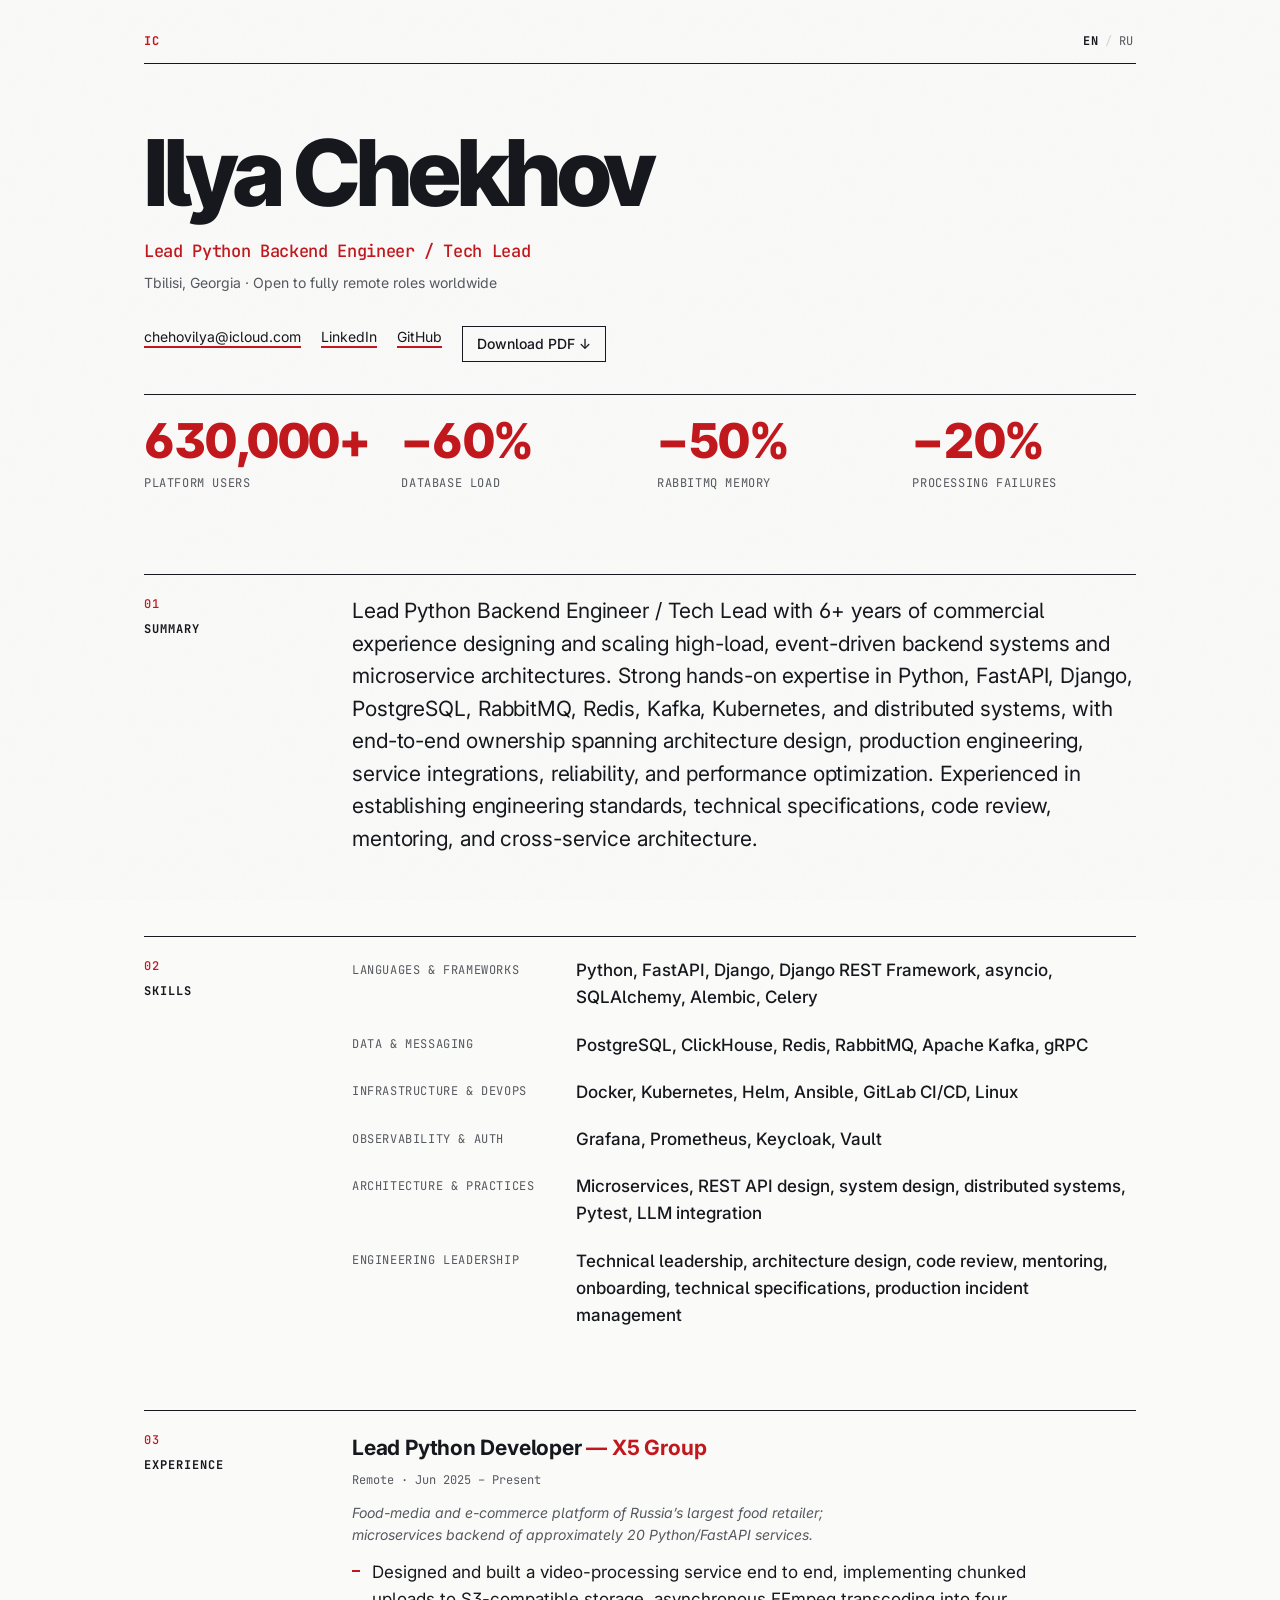
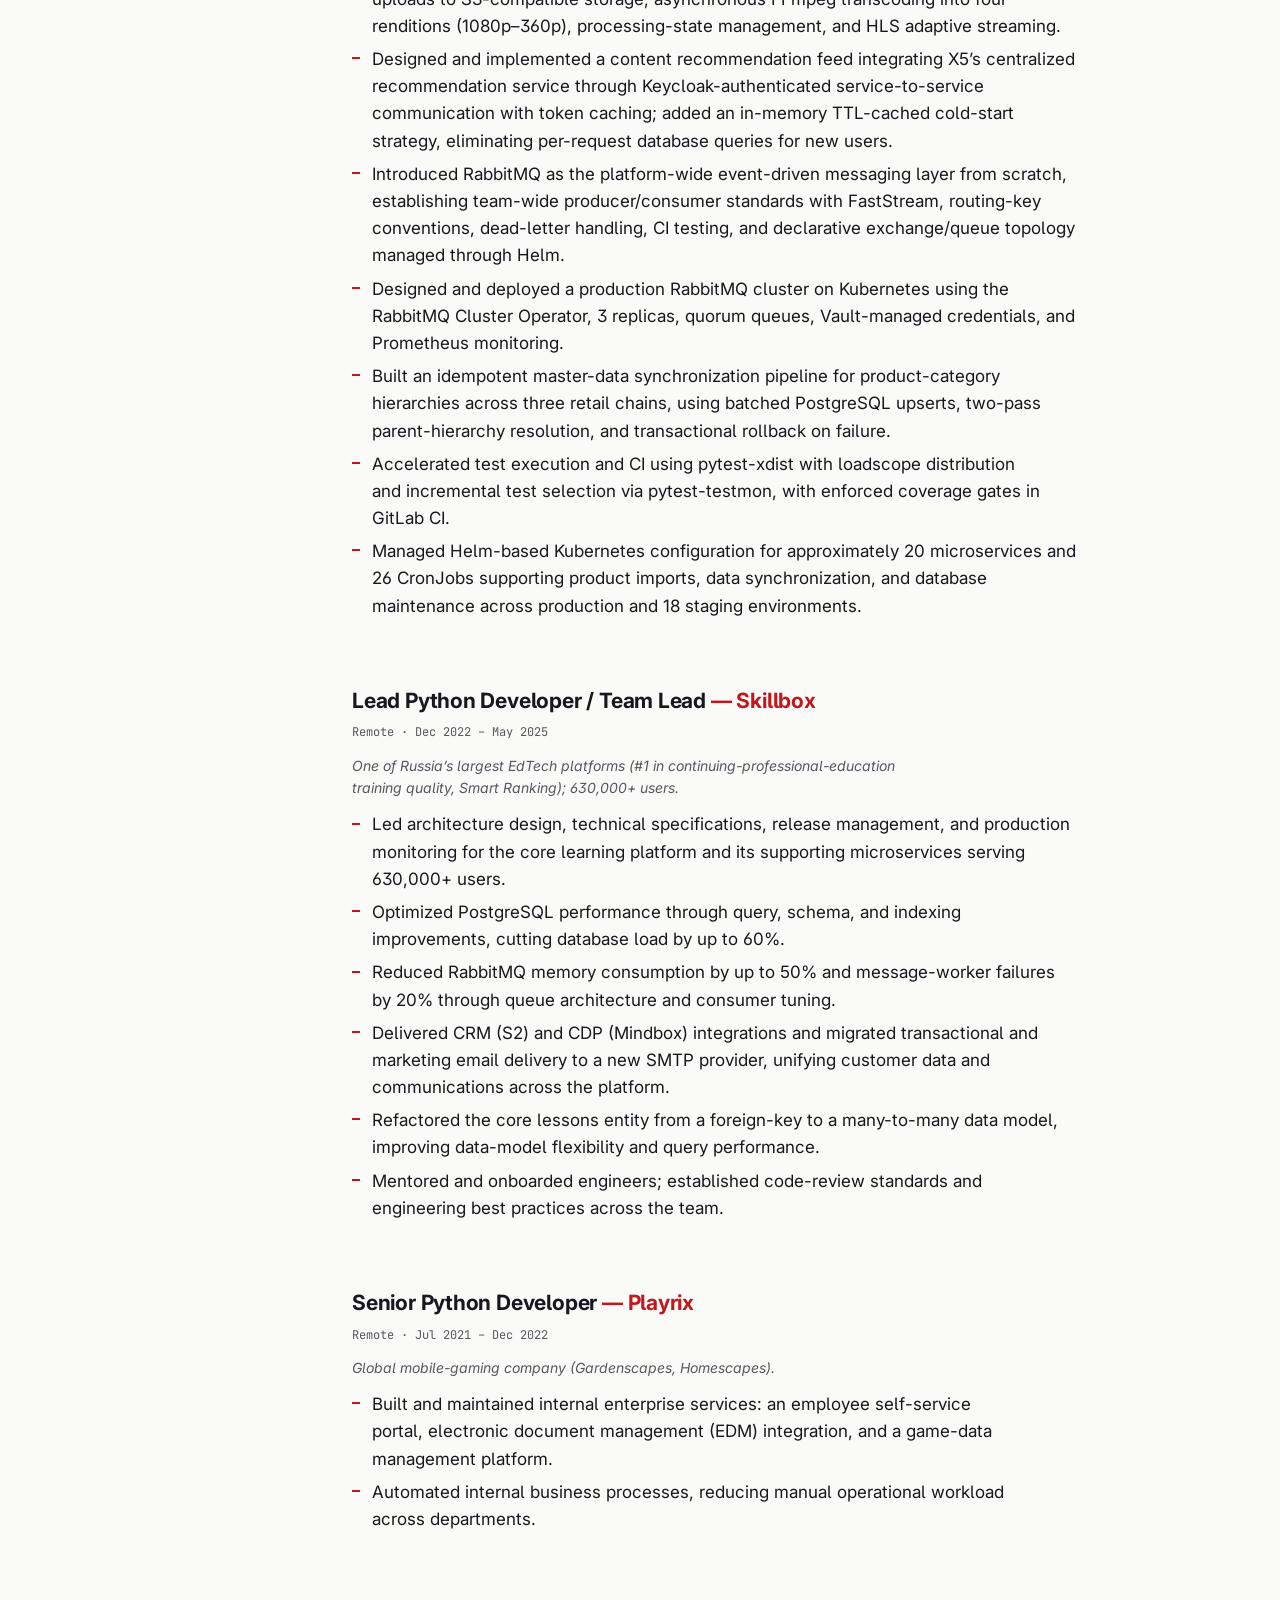
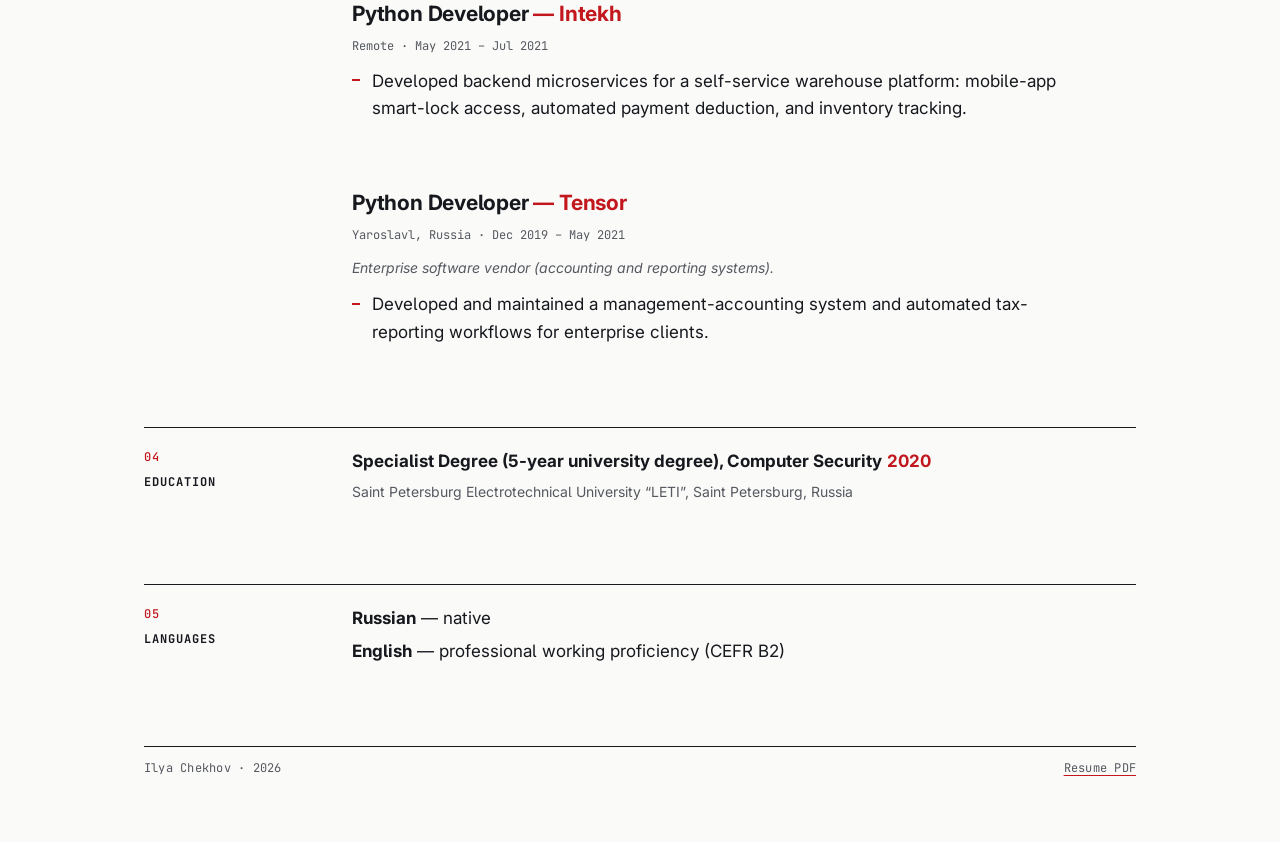
==== index.html @ 90505d34 "feat: sync summary with updated resume revision Professional Summary rewritten in the PDF: adds Redi" ====
<!doctype html>
<html lang="en">
<head>
  <meta charset="utf-8">
  <meta name="viewport" content="width=device-width, initial-scale=1">
  <title>Ilya Chekhov — Lead Python Backend Engineer / Tech Lead</title>
  <meta name="description" content="Lead Python Backend Engineer / Tech Lead with 6+ years of experience scaling high-load, event-driven backend systems: Python, FastAPI, Django, PostgreSQL, RabbitMQ, Redis, Kafka, Kubernetes. Open to fully remote roles worldwide.">
  <link rel="canonical" href="https://grudil.github.io/">
  <link rel="alternate" hreflang="en" href="https://grudil.github.io/">
  <link rel="alternate" hreflang="ru" href="https://grudil.github.io/ru.html">
  <link rel="alternate" hreflang="x-default" href="https://grudil.github.io/">
  <meta property="og:type" content="profile">
  <meta property="og:title" content="Ilya Chekhov — Lead Python Backend Engineer / Tech Lead">
  <meta property="og:description" content="6+ years designing and scaling backend systems, microservices, and event-driven platforms. Open to fully remote roles worldwide.">
  <meta property="og:url" content="https://grudil.github.io/">
  <meta property="og:image" content="https://grudil.github.io/assets/og-image.png">
  <meta name="twitter:card" content="summary_large_image">
  <link rel="icon" type="image/svg+xml" href="favicon.svg">
  <link rel="preconnect" href="https://fonts.googleapis.com">
  <link rel="preconnect" href="https://fonts.gstatic.com" crossorigin>
  <link href="https://fonts.googleapis.com/css2?family=Inter:wght@400;500;700&family=Inter+Tight:wght@700;800&family=JetBrains+Mono:wght@400;500;700&display=swap" rel="stylesheet">
  <link rel="stylesheet" href="styles.css">
</head>
<body>
  <div class="page">
    <a class="skip-link" href="#main-content">Skip to content</a>
    <nav class="topbar" aria-label="Language">
      <span class="topbar-mark">IC</span>
      <div class="lang-switch">
        <a href="index.html" aria-current="page" hreflang="en">EN</a><span class="sep" aria-hidden="true">/</span><a href="ru.html" hreflang="ru" lang="ru">RU</a>
      </div>
    </nav>

    <header class="hero">
      <h1>Ilya Chekhov</h1>
      <p class="hero-role">Lead Python Backend Engineer / Tech Lead</p>
      <p class="hero-meta">Tbilisi, Georgia · Open to fully remote roles worldwide</p>
      <ul class="hero-links">
        <li><a href="mailto:chehovilya@icloud.com">chehovilya@icloud.com</a></li>
        <li><a href="https://linkedin.com/in/chekhovilya" rel="me">LinkedIn</a></li>
        <li><a href="https://github.com/grudil" rel="me">GitHub</a></li>
        <li><a class="btn-pdf" href="assets/ilya-chekhov-python-en.pdf" download>Download PDF ↓</a></li>
      </ul>
    </header>

    <main id="main-content">
      <ul class="stats" aria-label="Key results">
        <li><span class="num">630,000+</span><span class="label">Platform users</span></li>
        <li><span class="num">−60%</span><span class="label">Database load</span></li>
        <li><span class="num">−50%</span><span class="label">RabbitMQ memory</span></li>
        <li><span class="num">−20%</span><span class="label">Processing failures</span></li>
      </ul>

      <section class="section" aria-labelledby="summary-h">
        <h2 id="summary-h">Summary</h2>
        <p class="lead">Lead Python Backend Engineer / Tech Lead with 6+ years of commercial experience designing and scaling high-load, event-driven backend systems and microservice architectures. Strong hands-on expertise in Python, FastAPI, Django, PostgreSQL, RabbitMQ, Redis, Kafka, Kubernetes, and distributed systems, with end-to-end ownership spanning architecture design, production engineering, service integrations, reliability, and performance optimization. Experienced in establishing engineering standards, technical specifications, code review, mentoring, and cross-service architecture.</p>
      </section>

      <section class="section" aria-labelledby="skills-h">
        <h2 id="skills-h">Skills</h2>
        <dl class="skills">
          <div>
            <dt>Languages &amp; Frameworks</dt>
            <dd>Python, FastAPI, Django, Django REST Framework, asyncio, SQLAlchemy, Alembic, Celery</dd>
          </div>
          <div>
            <dt>Data &amp; Messaging</dt>
            <dd>PostgreSQL, ClickHouse, Redis, RabbitMQ, Apache Kafka, gRPC</dd>
          </div>
          <div>
            <dt>Infrastructure &amp; DevOps</dt>
            <dd>Docker, Kubernetes, Helm, Ansible, GitLab CI/CD, Linux</dd>
          </div>
          <div>
            <dt>Observability &amp; Auth</dt>
            <dd>Grafana, Prometheus, Keycloak, Vault</dd>
          </div>
          <div>
            <dt>Architecture &amp; Practices</dt>
            <dd>Microservices, REST API design, system design, distributed systems, Pytest, LLM integration</dd>
          </div>
          <div>
            <dt>Engineering Leadership</dt>
            <dd>Technical leadership, architecture design, code review, mentoring, onboarding, technical specifications, production incident management</dd>
          </div>
        </dl>
      </section>

      <section class="section" aria-labelledby="experience-h">
        <h2 id="experience-h">Experience</h2>
        <div class="jobs">
          <article class="job">
            <div class="job-head">
              <h3>Lead Python Developer <span class="company">— X5 Group</span></h3>
            </div>
            <p class="job-meta">Remote · Jun 2025 – Present</p>
            <p class="job-note">Food-media and e-commerce platform of Russia’s largest food retailer; microservices backend of approximately 20 Python/FastAPI services.</p>
            <ul>
              <li>Designed and built a video-processing service end to end, implementing chunked uploads to S3-compatible storage, asynchronous FFmpeg transcoding into four renditions (1080p–360p), processing-state management, and HLS adaptive streaming.</li>
              <li>Designed and implemented a content recommendation feed integrating X5’s centralized recommendation service through Keycloak-authenticated service-to-service communication with token caching; added an in-memory TTL-cached cold-start strategy, eliminating per-request database queries for new users.</li>
              <li>Introduced RabbitMQ as the platform-wide event-driven messaging layer from scratch, establishing team-wide producer/consumer standards with FastStream, routing-key conventions, dead-letter handling, CI testing, and declarative exchange/queue topology managed through Helm.</li>
              <li>Designed and deployed a production RabbitMQ cluster on Kubernetes using the RabbitMQ Cluster Operator, 3 replicas, quorum queues, Vault-managed credentials, and Prometheus monitoring.</li>
              <li>Built an idempotent master-data synchronization pipeline for product-category hierarchies across three retail chains, using batched PostgreSQL upserts, two-pass parent-hierarchy resolution, and transactional rollback on failure.</li>
              <li>Accelerated test execution and CI using pytest-xdist with loadscope distribution and incremental test selection via pytest-testmon, with enforced coverage gates in GitLab CI.</li>
              <li>Managed Helm-based Kubernetes configuration for approximately 20 microservices and 26 CronJobs supporting product imports, data synchronization, and database maintenance across production and 18 staging environments.</li>
            </ul>
          </article>

          <article class="job">
            <div class="job-head">
              <h3>Lead Python Developer / Team Lead <span class="company">— Skillbox</span></h3>
            </div>
            <p class="job-meta">Remote · Dec 2022 – May 2025</p>
            <p class="job-note">One of Russia’s largest EdTech platforms (#1 in continuing-professional-education training quality, Smart Ranking); 630,000+ users.</p>
            <ul>
              <li>Led architecture design, technical specifications, release management, and production monitoring for the core learning platform and its supporting microservices serving 630,000+ users.</li>
              <li>Optimized PostgreSQL performance through query, schema, and indexing improvements, cutting database load by up to 60%.</li>
              <li>Reduced RabbitMQ memory consumption by up to 50% and message-worker failures by 20% through queue architecture and consumer tuning.</li>
              <li>Delivered CRM (S2) and CDP (Mindbox) integrations and migrated transactional and marketing email delivery to a new SMTP provider, unifying customer data and communications across the platform.</li>
              <li>Refactored the core lessons entity from a foreign-key to a many-to-many data model, improving data-model flexibility and query performance.</li>
              <li>Mentored and onboarded engineers; established code-review standards and engineering best practices across the team.</li>
            </ul>
          </article>

          <article class="job">
            <div class="job-head">
              <h3>Senior Python Developer <span class="company">— Playrix</span></h3>
            </div>
            <p class="job-meta">Remote · Jul 2021 – Dec 2022</p>
            <p class="job-note">Global mobile-gaming company (Gardenscapes, Homescapes).</p>
            <ul>
              <li>Built and maintained internal enterprise services: an employee self-service portal, electronic document management (EDM) integration, and a game-data management platform.</li>
              <li>Automated internal business processes, reducing manual operational workload across departments.</li>
            </ul>
          </article>

          <article class="job">
            <div class="job-head">
              <h3>Python Developer <span class="company">— Intekh</span></h3>
            </div>
            <p class="job-meta">Remote · May 2021 – Jul 2021</p>
            <ul>
              <li>Developed backend microservices for a self-service warehouse platform: mobile-app smart-lock access, automated payment deduction, and inventory tracking.</li>
            </ul>
          </article>

          <article class="job">
            <div class="job-head">
              <h3>Python Developer <span class="company">— Tensor</span></h3>
            </div>
            <p class="job-meta">Yaroslavl, Russia · Dec 2019 – May 2021</p>
            <p class="job-note">Enterprise software vendor (accounting and reporting systems).</p>
            <ul>
              <li>Developed and maintained a management-accounting system and automated tax-reporting workflows for enterprise clients.</li>
            </ul>
          </article>
        </div>
      </section>

      <section class="section" aria-labelledby="education-h">
        <h2 id="education-h">Education</h2>
        <div class="edu">
          <p><strong>Specialist Degree (5-year university degree), Computer Security</strong> <span class="edu-year">2020</span></p>
          <p class="muted">Saint Petersburg Electrotechnical University “LETI”, Saint Petersburg, Russia</p>
        </div>
      </section>

      <section class="section" aria-labelledby="languages-h">
        <h2 id="languages-h">Languages</h2>
        <div class="langs">
          <p><strong>Russian</strong> — native</p>
          <p><strong>English</strong> — professional working proficiency (CEFR B2)</p>
        </div>
      </section>
    </main>

    <footer class="footer">
      <span>Ilya Chekhov · 2026</span>
      <a href="assets/ilya-chekhov-python-en.pdf" download>Resume PDF</a>
    </footer>
  </div>
</body>
</html>
---- styles.css ----
/* ==========================================================================
   Ilya Chekhov — resume. Swiss / International Typographic Style.
   Single light theme by design: the page reads as a printed document.
   ========================================================================== */

:root {
  --color-bg: oklch(98.5% 0.002 90);
  --color-text: oklch(21% 0.01 270);
  --color-muted: oklch(46% 0.012 270);
  --color-accent: oklch(52% 0.2 27);
  --color-rule: oklch(87% 0.004 270);
  --color-rule-strong: oklch(21% 0.01 270);

  --font-sans: "Inter", "Helvetica Neue", Helvetica, Arial, sans-serif;
  --font-display: "Inter Tight", "Inter", "Helvetica Neue", Helvetica, Arial, sans-serif;
  --font-mono: "JetBrains Mono", ui-monospace, "SF Mono", Menlo, monospace;

  --text-xs: 0.75rem;
  --text-sm: 0.875rem;
  --text-base: clamp(1rem, 0.96rem + 0.2vw, 1.0625rem);
  --text-lg: clamp(1.125rem, 1.05rem + 0.35vw, 1.3125rem);
  --text-stat: clamp(1.75rem, 1.3rem + 2.2vw, 3rem);
  --text-h1: clamp(2.625rem, 1.5rem + 5.5vw, 5.75rem);

  --space-2xs: 0.375rem;
  --space-xs: 0.75rem;
  --space-sm: 1.25rem;
  --space-md: 2rem;
  --space-lg: clamp(2.5rem, 2rem + 2.5vw, 4.5rem);
  --space-section: clamp(3rem, 2.25rem + 3.5vw, 6rem);

  --page-max: 68rem;
  --label-col: 11rem;
}

* {
  margin: 0;
  padding: 0;
  box-sizing: border-box;
}

html {
  -webkit-text-size-adjust: 100%;
}

body {
  font-family: var(--font-sans);
  font-size: var(--text-base);
  line-height: 1.6;
  color: var(--color-text);
  background: var(--color-bg);
  font-feature-settings: "ss01" 1, "cv05" 1;
}

/* Paper grain: keeps the printed-document feel from reading as sterile flatness */
body::before {
  content: "";
  position: fixed;
  inset: 0;
  z-index: 10;
  pointer-events: none;
  opacity: 0.045;
  mix-blend-mode: multiply;
  background-image: url("data:image/svg+xml,%3Csvg xmlns='http://www.w3.org/2000/svg' width='140' height='140'%3E%3Cfilter id='n'%3E%3CfeTurbulence type='fractalNoise' baseFrequency='0.85' numOctaves='2' stitchTiles='stitch'/%3E%3C/filter%3E%3Crect width='140' height='140' filter='url(%23n)'/%3E%3C/svg%3E");
}

.skip-link {
  position: absolute;
  left: -9999px;
  top: 0;
  z-index: 20;
  background: var(--color-accent);
  color: oklch(99% 0 0);
  padding: 0.5rem 1rem;
  font-size: var(--text-sm);
  text-decoration: none;
}

.skip-link:focus-visible {
  left: 0;
}

a {
  transition: color 150ms ease, text-decoration-color 150ms ease;
}

.page {
  max-width: var(--page-max);
  margin: 0 auto;
  padding: var(--space-md) clamp(1.25rem, 4vw, 3rem) var(--space-lg);
}

/* --------------------------------------------------------------------------
   Top bar: language switch
   -------------------------------------------------------------------------- */

.topbar {
  display: flex;
  justify-content: space-between;
  align-items: baseline;
  padding-bottom: var(--space-xs);
  border-bottom: 1px solid var(--color-rule-strong);
  font-family: var(--font-mono);
  font-size: var(--text-xs);
  letter-spacing: 0.06em;
  text-transform: uppercase;
}

.topbar-mark {
  font-weight: 700;
  color: var(--color-accent);
}

.lang-switch a {
  color: var(--color-muted);
  text-decoration: none;
  padding: 0.25rem 0.125rem;
}

.lang-switch a:hover,
.lang-switch a:focus-visible {
  color: var(--color-accent);
}

.lang-switch [aria-current="page"] {
  color: var(--color-text);
  font-weight: 700;
}

.lang-switch .sep {
  color: var(--color-rule);
  margin: 0 0.25rem;
}

/* --------------------------------------------------------------------------
   Hero
   -------------------------------------------------------------------------- */

.hero {
  padding-block: var(--space-lg) var(--space-md);
}

.hero h1 {
  font-family: var(--font-display);
  font-size: var(--text-h1);
  font-weight: 800;
  line-height: 0.98;
  letter-spacing: -0.045em;
  text-wrap: balance;
  max-width: 14ch;
}

.hero-role {
  margin-top: var(--space-sm);
  font-family: var(--font-mono);
  font-size: var(--text-base);
  font-weight: 500;
  color: var(--color-accent);
  letter-spacing: -0.02em;
}

.hero-meta {
  margin-top: var(--space-2xs);
  color: var(--color-muted);
  font-size: var(--text-sm);
}

.hero-links {
  margin-top: var(--space-md);
  display: flex;
  flex-wrap: wrap;
  gap: var(--space-2xs) var(--space-sm);
  list-style: none;
  font-size: var(--text-sm);
}

.hero-links a {
  color: var(--color-text);
  text-decoration: underline;
  text-decoration-color: var(--color-accent);
  text-decoration-thickness: 1.5px;
  text-underline-offset: 0.25em;
}

.hero-links a:hover,
.hero-links a:focus-visible {
  color: var(--color-accent);
}

.hero-links .btn-pdf {
  display: inline-block;
  border: 1.5px solid var(--color-rule-strong);
  padding: 0.375rem 0.875rem;
  text-decoration: none;
  font-weight: 500;
  transition: color 150ms ease, border-color 150ms ease, background 150ms ease, transform 100ms ease;
}

.hero-links .btn-pdf:hover,
.hero-links .btn-pdf:focus-visible {
  background: var(--color-accent);
  border-color: var(--color-accent);
  color: oklch(99% 0 0);
}

.hero-links .btn-pdf:active {
  transform: scale(0.97);
}

/* --------------------------------------------------------------------------
   Stats strip
   -------------------------------------------------------------------------- */

.stats {
  list-style: none;
  display: grid;
  grid-template-columns: repeat(2, 1fr);
  gap: var(--space-sm) var(--space-md);
  border-top: 1px solid var(--color-rule-strong);
  padding-top: var(--space-sm);
  margin-bottom: var(--space-section);
}

.stats li {
  border-top: none;
}

.stats .num {
  display: block;
  font-family: var(--font-display);
  font-size: var(--text-stat);
  font-weight: 800;
  letter-spacing: -0.03em;
  line-height: 1.1;
  color: var(--color-accent);
  font-variant-numeric: tabular-nums;
}

.stats .label {
  display: block;
  margin-top: var(--space-2xs);
  font-family: var(--font-mono);
  font-size: var(--text-xs);
  text-transform: uppercase;
  letter-spacing: 0.05em;
  color: var(--color-muted);
}

@media (min-width: 768px) {
  .stats {
    grid-template-columns: repeat(4, 1fr);
  }
}

/* --------------------------------------------------------------------------
   Sections: label column left, content right
   -------------------------------------------------------------------------- */

.section {
  display: grid;
  grid-template-columns: 1fr;
  gap: var(--space-xs) var(--space-md);
  border-top: 1px solid var(--color-rule-strong);
  padding-top: var(--space-sm);
  margin-bottom: var(--space-section);
}

main {
  counter-reset: sec;
}

.section > h2 {
  font-family: var(--font-mono);
  font-size: var(--text-xs);
  font-weight: 700;
  text-transform: uppercase;
  letter-spacing: 0.08em;
  color: var(--color-text);
}

.section > h2::before {
  counter-increment: sec;
  content: counter(sec, decimal-leading-zero);
  display: block;
  margin-bottom: var(--space-2xs);
  font-weight: 500;
  color: var(--color-accent);
}

@media (min-width: 768px) {
  .section {
    grid-template-columns: var(--label-col) 1fr;
  }
}

.section .lead {
  max-width: 62ch;
  font-size: var(--text-lg);
  line-height: 1.55;
  letter-spacing: -0.005em;
  text-wrap: pretty;
}

/* Skills */

.skills {
  display: grid;
  gap: var(--space-sm);
}

.skills > div {
  display: grid;
  gap: var(--space-2xs);
}

.skills dt {
  font-family: var(--font-mono);
  font-size: var(--text-xs);
  text-transform: uppercase;
  letter-spacing: 0.05em;
  color: var(--color-muted);
}

.skills dd {
  font-weight: 500;
  max-width: 62ch;
}

@media (min-width: 768px) {
  .skills > div {
    grid-template-columns: 12rem 1fr;
    gap: var(--space-md);
  }

  .skills dt {
    padding-top: 0.3em;
  }
}

/* Experience */

.jobs {
  display: grid;
  gap: var(--space-lg);
}

.job-head {
  display: flex;
  flex-wrap: wrap;
  align-items: baseline;
  gap: var(--space-2xs) var(--space-sm);
}

.job-head h3 {
  font-size: var(--text-lg);
  font-weight: 700;
  letter-spacing: -0.01em;
}

.job-head .company {
  color: var(--color-accent);
}

.job-meta {
  margin-top: var(--space-2xs);
  font-family: var(--font-mono);
  font-size: var(--text-xs);
  color: var(--color-muted);
}

.job-note {
  margin-top: var(--space-xs);
  font-size: var(--text-sm);
  color: var(--color-muted);
  font-style: italic;
  max-width: 62ch;
}

.job ul {
  margin-top: var(--space-xs);
  list-style: none;
  max-width: 66ch;
}

.job li {
  position: relative;
  padding-left: 1.25rem;
  margin-top: var(--space-2xs);
  text-wrap: pretty;
}

.job li::before {
  content: "";
  position: absolute;
  left: 0;
  top: 0.66em;
  width: 0.5rem;
  height: 2px;
  background: var(--color-accent);
}

/* Education / languages */

.edu strong {
  font-weight: 700;
}

.edu .edu-year {
  color: var(--color-accent);
  font-weight: 700;
}

.edu p + p,
.langs p + p {
  margin-top: var(--space-2xs);
}

.edu .muted,
.muted {
  color: var(--color-muted);
  font-size: var(--text-sm);
}

/* --------------------------------------------------------------------------
   Footer
   -------------------------------------------------------------------------- */

.footer {
  border-top: 1px solid var(--color-rule-strong);
  padding-top: var(--space-xs);
  display: flex;
  flex-wrap: wrap;
  justify-content: space-between;
  gap: var(--space-2xs) var(--space-sm);
  font-family: var(--font-mono);
  font-size: var(--text-xs);
  color: var(--color-muted);
  letter-spacing: 0.02em;
}

.footer a {
  color: inherit;
  text-decoration: underline;
  text-decoration-color: var(--color-accent);
  text-underline-offset: 0.25em;
}

.footer a:hover,
.footer a:focus-visible {
  color: var(--color-accent);
}

:focus-visible {
  outline: 2px solid var(--color-accent);
  outline-offset: 2px;
}

::selection {
  background: var(--color-accent);
  color: oklch(99% 0 0);
}

/* --------------------------------------------------------------------------
   Print
   -------------------------------------------------------------------------- */

@media print {
  :root {
    --color-bg: #fff;
    --color-text: #000;
    --color-muted: #444;
  }

  body::before,
  .skip-link,
  .topbar,
  .btn-pdf {
    display: none;
  }

  .page {
    padding: 0;
  }

  .section,
  .job {
    break-inside: avoid;
  }

  a {
    color: inherit;
    text-decoration: none;
  }
}
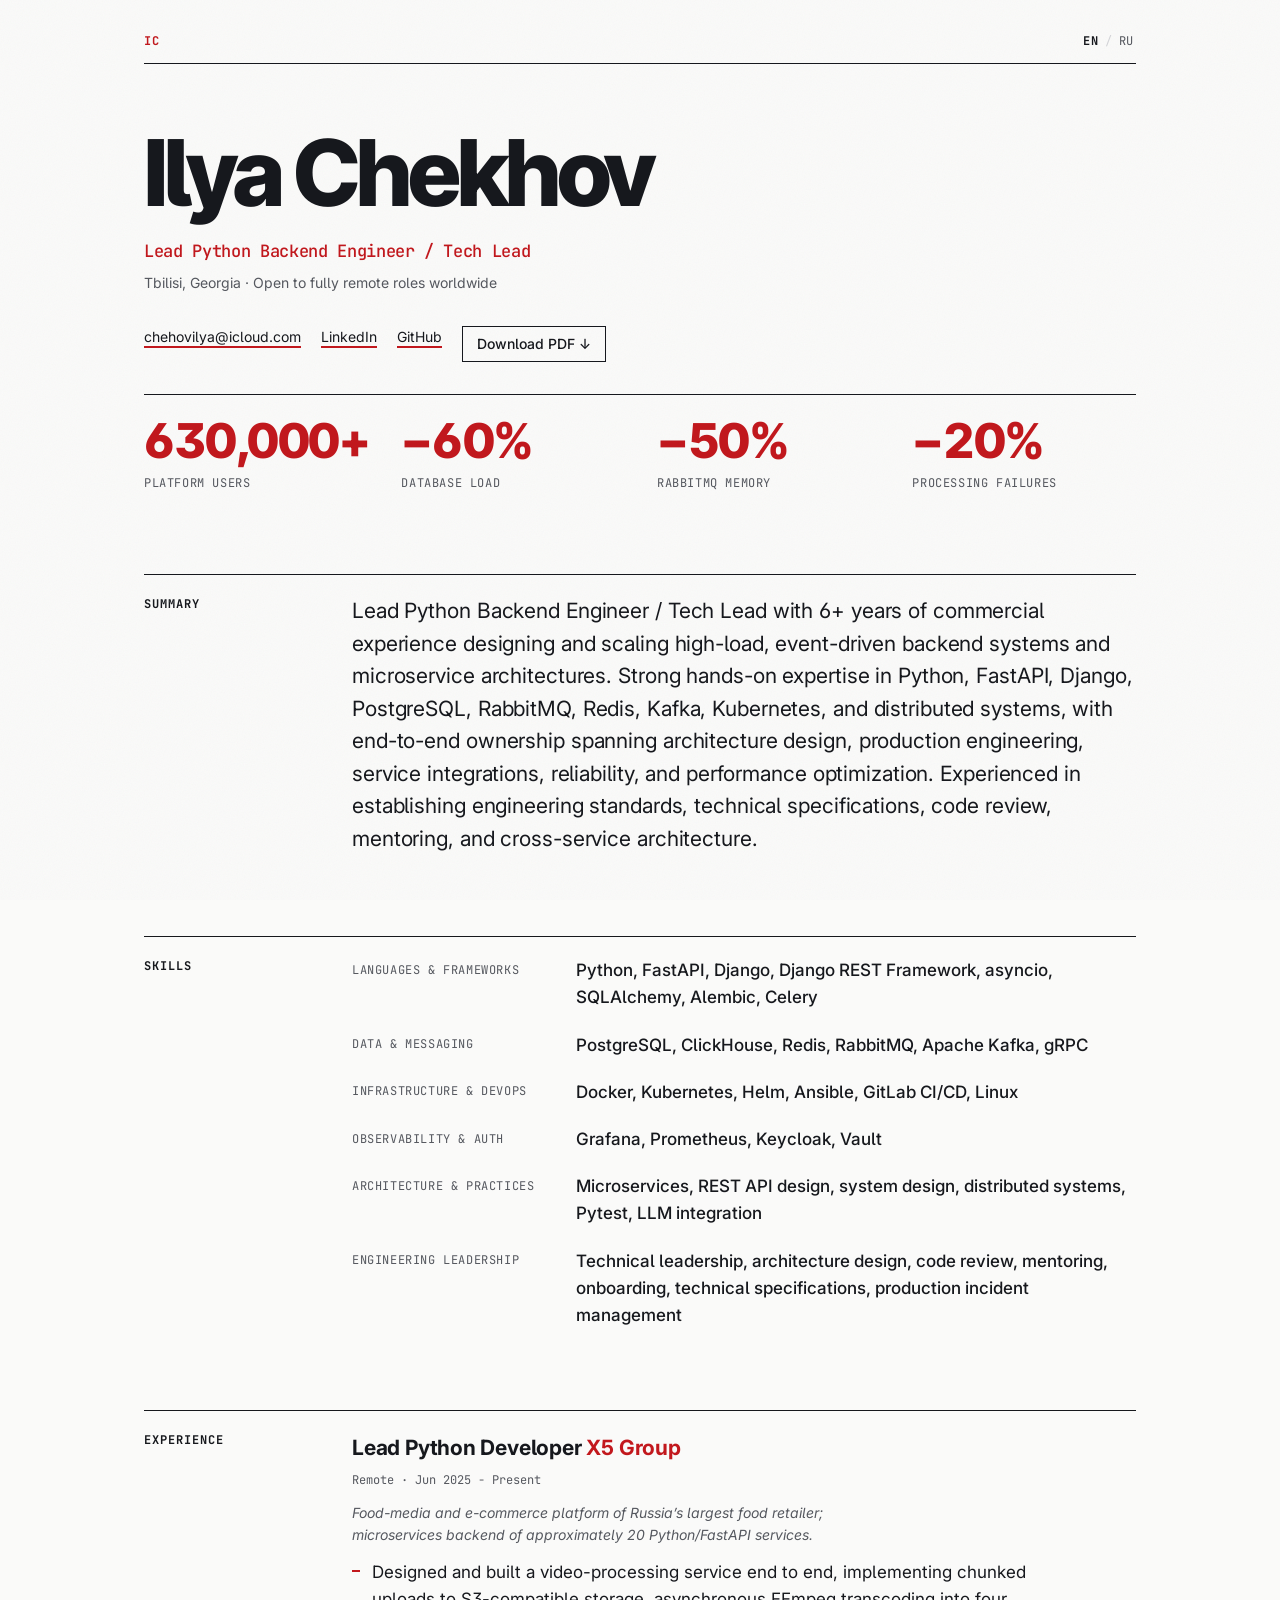
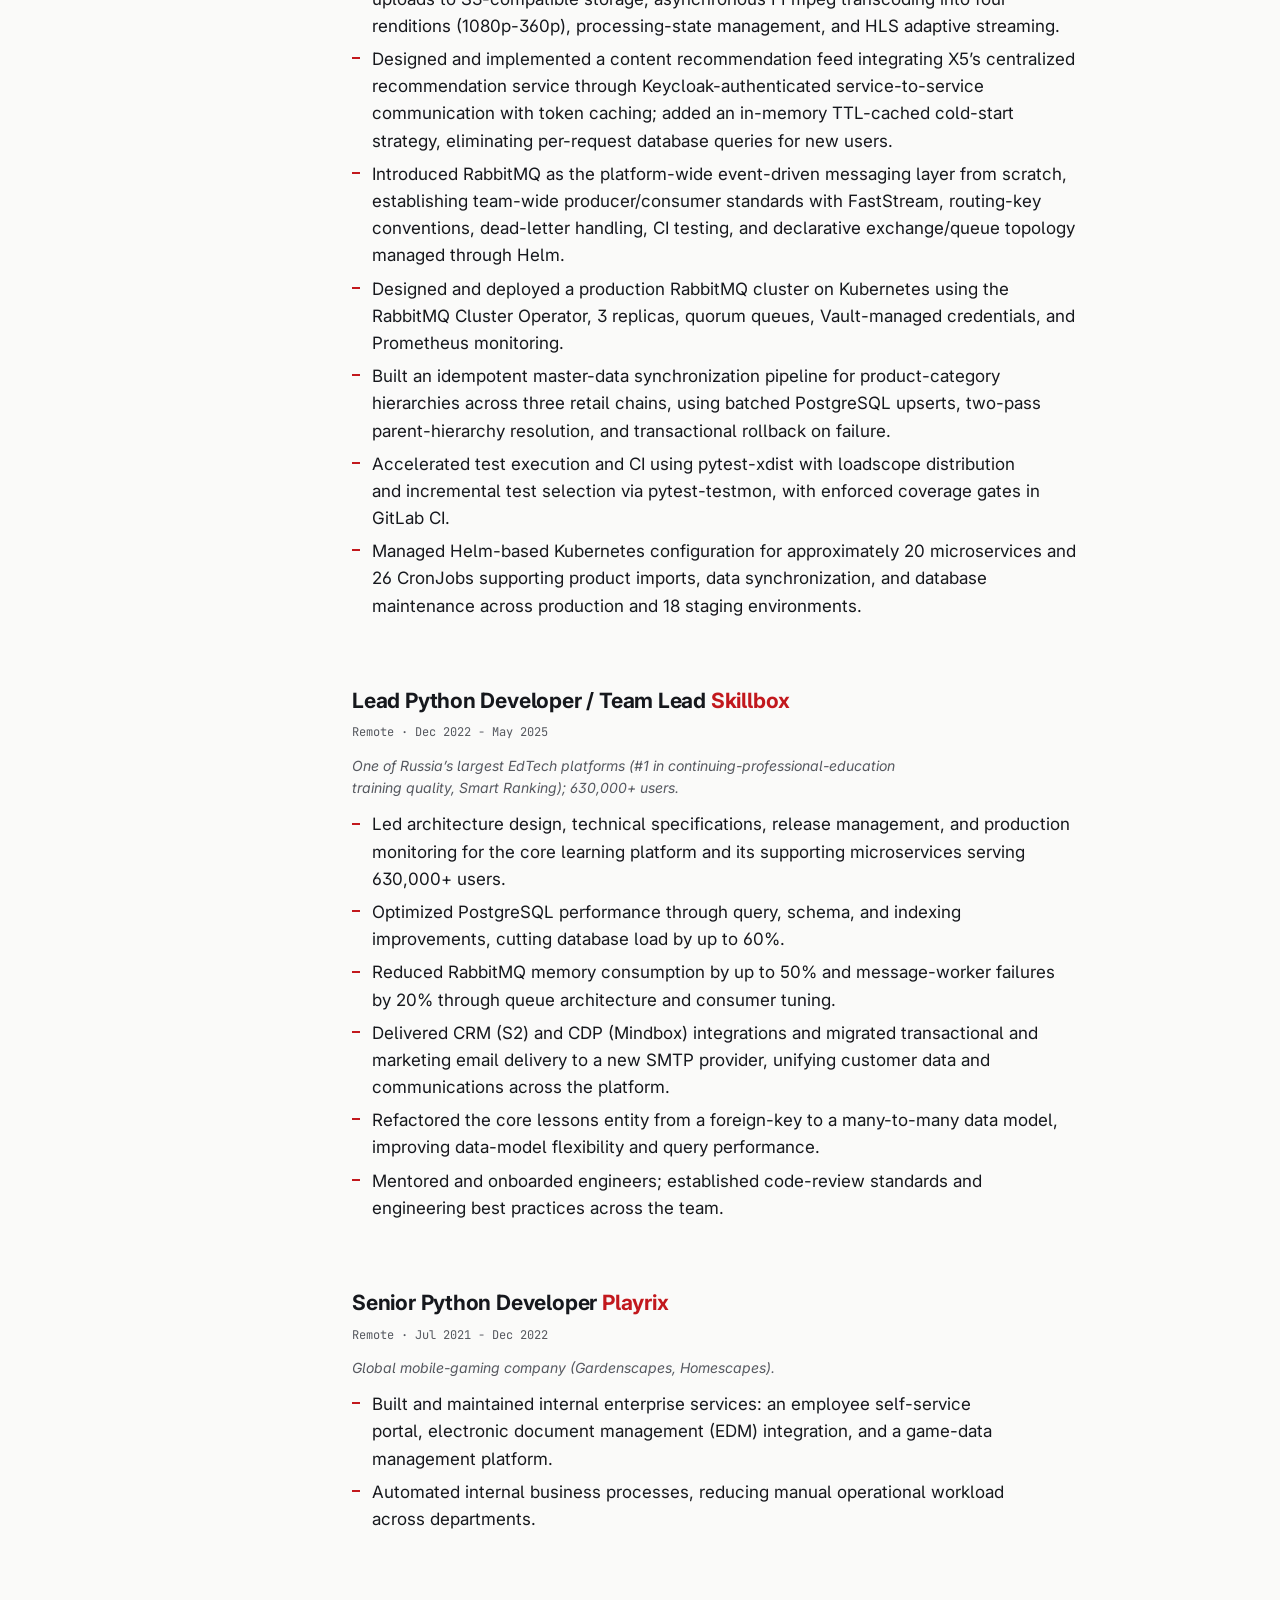
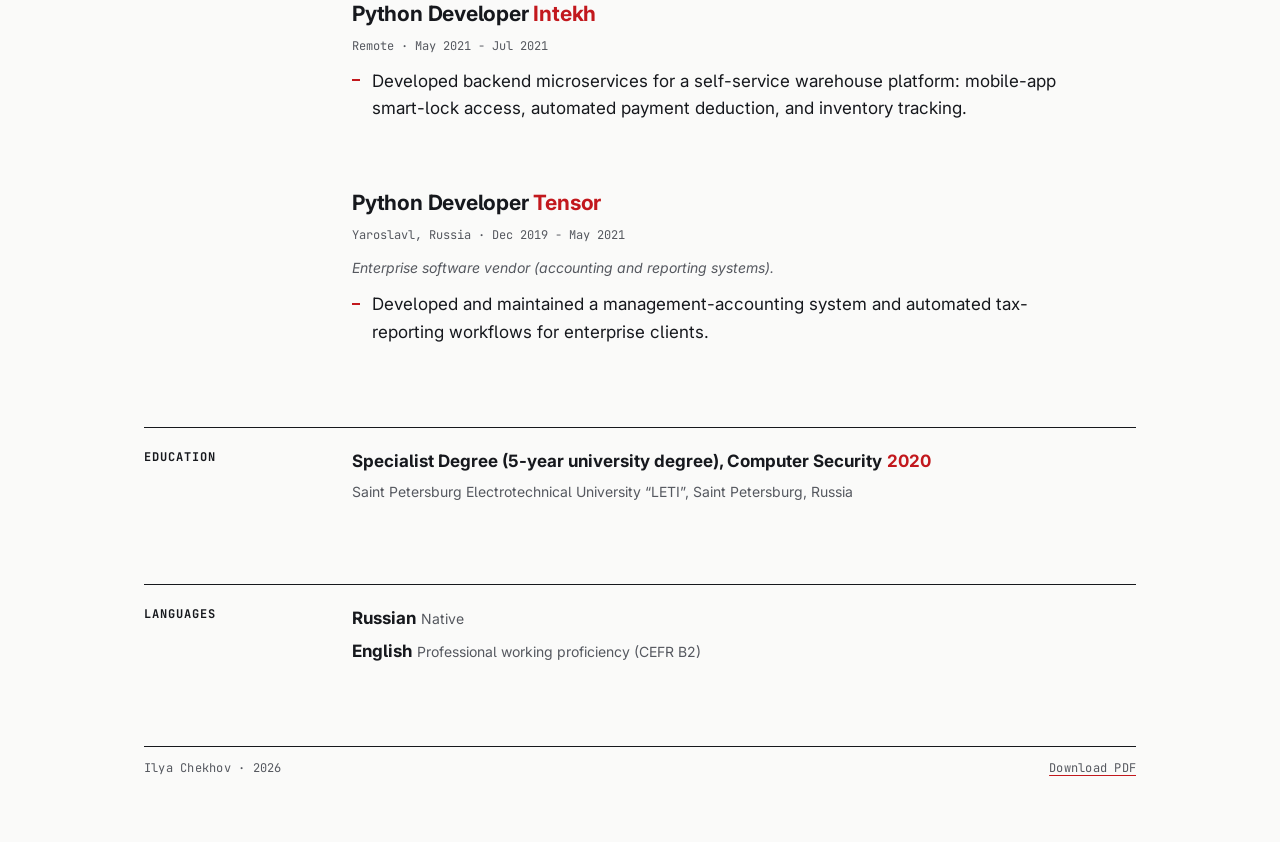
==== commit da0ddf34: "refactor: taste-skill pass (dash-free composition, motion, CTA unification) Applied the anti-slop au" ====
--- a/index.html
+++ b/index.html
@@ -3,14 +3,14 @@
 <head>
   <meta charset="utf-8">
   <meta name="viewport" content="width=device-width, initial-scale=1">
-  <title>Ilya Chekhov — Lead Python Backend Engineer / Tech Lead</title>
+  <title>Ilya Chekhov - Lead Python Backend Engineer / Tech Lead</title>
   <meta name="description" content="Lead Python Backend Engineer / Tech Lead with 6+ years of experience scaling high-load, event-driven backend systems: Python, FastAPI, Django, PostgreSQL, RabbitMQ, Redis, Kafka, Kubernetes. Open to fully remote roles worldwide.">
   <link rel="canonical" href="https://grudil.github.io/">
   <link rel="alternate" hreflang="en" href="https://grudil.github.io/">
   <link rel="alternate" hreflang="ru" href="https://grudil.github.io/ru.html">
   <link rel="alternate" hreflang="x-default" href="https://grudil.github.io/">
   <meta property="og:type" content="profile">
-  <meta property="og:title" content="Ilya Chekhov — Lead Python Backend Engineer / Tech Lead">
+  <meta property="og:title" content="Ilya Chekhov - Lead Python Backend Engineer / Tech Lead">
   <meta property="og:description" content="6+ years designing and scaling backend systems, microservices, and event-driven platforms. Open to fully remote roles worldwide.">
   <meta property="og:url" content="https://grudil.github.io/">
   <meta property="og:image" content="https://grudil.github.io/assets/og-image.png">
@@ -91,12 +91,12 @@
         <div class="jobs">
           <article class="job">
             <div class="job-head">
-              <h3>Lead Python Developer <span class="company">— X5 Group</span></h3>
+              <h3>Lead Python Developer <span class="company">X5 Group</span></h3>
             </div>
-            <p class="job-meta">Remote · Jun 2025 – Present</p>
+            <p class="job-meta">Remote · Jun 2025 - Present</p>
             <p class="job-note">Food-media and e-commerce platform of Russia’s largest food retailer; microservices backend of approximately 20 Python/FastAPI services.</p>
             <ul>
-              <li>Designed and built a video-processing service end to end, implementing chunked uploads to S3-compatible storage, asynchronous FFmpeg transcoding into four renditions (1080p–360p), processing-state management, and HLS adaptive streaming.</li>
+              <li>Designed and built a video-processing service end to end, implementing chunked uploads to S3-compatible storage, asynchronous FFmpeg transcoding into four renditions (1080p-360p), processing-state management, and HLS adaptive streaming.</li>
               <li>Designed and implemented a content recommendation feed integrating X5’s centralized recommendation service through Keycloak-authenticated service-to-service communication with token caching; added an in-memory TTL-cached cold-start strategy, eliminating per-request database queries for new users.</li>
               <li>Introduced RabbitMQ as the platform-wide event-driven messaging layer from scratch, establishing team-wide producer/consumer standards with FastStream, routing-key conventions, dead-letter handling, CI testing, and declarative exchange/queue topology managed through Helm.</li>
               <li>Designed and deployed a production RabbitMQ cluster on Kubernetes using the RabbitMQ Cluster Operator, 3 replicas, quorum queues, Vault-managed credentials, and Prometheus monitoring.</li>
@@ -108,9 +108,9 @@
 
           <article class="job">
             <div class="job-head">
-              <h3>Lead Python Developer / Team Lead <span class="company">— Skillbox</span></h3>
+              <h3>Lead Python Developer / Team Lead <span class="company">Skillbox</span></h3>
             </div>
-            <p class="job-meta">Remote · Dec 2022 – May 2025</p>
+            <p class="job-meta">Remote · Dec 2022 - May 2025</p>
             <p class="job-note">One of Russia’s largest EdTech platforms (#1 in continuing-professional-education training quality, Smart Ranking); 630,000+ users.</p>
             <ul>
               <li>Led architecture design, technical specifications, release management, and production monitoring for the core learning platform and its supporting microservices serving 630,000+ users.</li>
@@ -124,9 +124,9 @@
 
           <article class="job">
             <div class="job-head">
-              <h3>Senior Python Developer <span class="company">— Playrix</span></h3>
+              <h3>Senior Python Developer <span class="company">Playrix</span></h3>
             </div>
-            <p class="job-meta">Remote · Jul 2021 – Dec 2022</p>
+            <p class="job-meta">Remote · Jul 2021 - Dec 2022</p>
             <p class="job-note">Global mobile-gaming company (Gardenscapes, Homescapes).</p>
             <ul>
               <li>Built and maintained internal enterprise services: an employee self-service portal, electronic document management (EDM) integration, and a game-data management platform.</li>
@@ -136,9 +136,9 @@
 
           <article class="job">
             <div class="job-head">
-              <h3>Python Developer <span class="company">— Intekh</span></h3>
+              <h3>Python Developer <span class="company">Intekh</span></h3>
             </div>
-            <p class="job-meta">Remote · May 2021 – Jul 2021</p>
+            <p class="job-meta">Remote · May 2021 - Jul 2021</p>
             <ul>
               <li>Developed backend microservices for a self-service warehouse platform: mobile-app smart-lock access, automated payment deduction, and inventory tracking.</li>
             </ul>
@@ -146,9 +146,9 @@
 
           <article class="job">
             <div class="job-head">
-              <h3>Python Developer <span class="company">— Tensor</span></h3>
+              <h3>Python Developer <span class="company">Tensor</span></h3>
             </div>
-            <p class="job-meta">Yaroslavl, Russia · Dec 2019 – May 2021</p>
+            <p class="job-meta">Yaroslavl, Russia · Dec 2019 - May 2021</p>
             <p class="job-note">Enterprise software vendor (accounting and reporting systems).</p>
             <ul>
               <li>Developed and maintained a management-accounting system and automated tax-reporting workflows for enterprise clients.</li>
@@ -168,15 +168,15 @@
       <section class="section" aria-labelledby="languages-h">
         <h2 id="languages-h">Languages</h2>
         <div class="langs">
-          <p><strong>Russian</strong> — native</p>
-          <p><strong>English</strong> — professional working proficiency (CEFR B2)</p>
+          <p><strong>Russian</strong> <span class="muted">Native</span></p>
+          <p><strong>English</strong> <span class="muted">Professional working proficiency (CEFR B2)</span></p>
         </div>
       </section>
     </main>
 
     <footer class="footer">
       <span>Ilya Chekhov · 2026</span>
-      <a href="assets/ilya-chekhov-python-en.pdf" download>Resume PDF</a>
+      <a href="assets/ilya-chekhov-python-en.pdf" download>Download PDF</a>
     </footer>
   </div>
 </body>
--- a/styles.css
+++ b/styles.css
@@ -265,10 +265,6 @@
   margin-bottom: var(--space-section);
 }
 
-main {
-  counter-reset: sec;
-}
-
 .section > h2 {
   font-family: var(--font-mono);
   font-size: var(--text-xs);
@@ -276,15 +272,6 @@
   text-transform: uppercase;
   letter-spacing: 0.08em;
   color: var(--color-text);
-}
-
-.section > h2::before {
-  counter-increment: sec;
-  content: counter(sec, decimal-leading-zero);
-  display: block;
-  margin-bottom: var(--space-2xs);
-  font-weight: 500;
-  color: var(--color-accent);
 }
 
 @media (min-width: 768px) {
@@ -460,6 +447,34 @@
   color: oklch(99% 0 0);
 }
 
+/* Restrained load-in: hero reads top-down in sequence; static under reduced motion */
+@media (prefers-reduced-motion: no-preference) {
+  .hero h1,
+  .hero-role,
+  .hero-meta,
+  .hero-links,
+  .stats {
+    animation: rise 600ms cubic-bezier(0.16, 1, 0.3, 1) both;
+  }
+
+  .hero-role { animation-delay: 80ms; }
+  .hero-meta { animation-delay: 140ms; }
+  .hero-links { animation-delay: 200ms; }
+  .stats { animation-delay: 280ms; }
+}
+
+@keyframes rise {
+  from {
+    opacity: 0;
+    transform: translateY(14px);
+  }
+
+  to {
+    opacity: 1;
+    transform: none;
+  }
+}
+
 /* --------------------------------------------------------------------------
    Print
    -------------------------------------------------------------------------- */
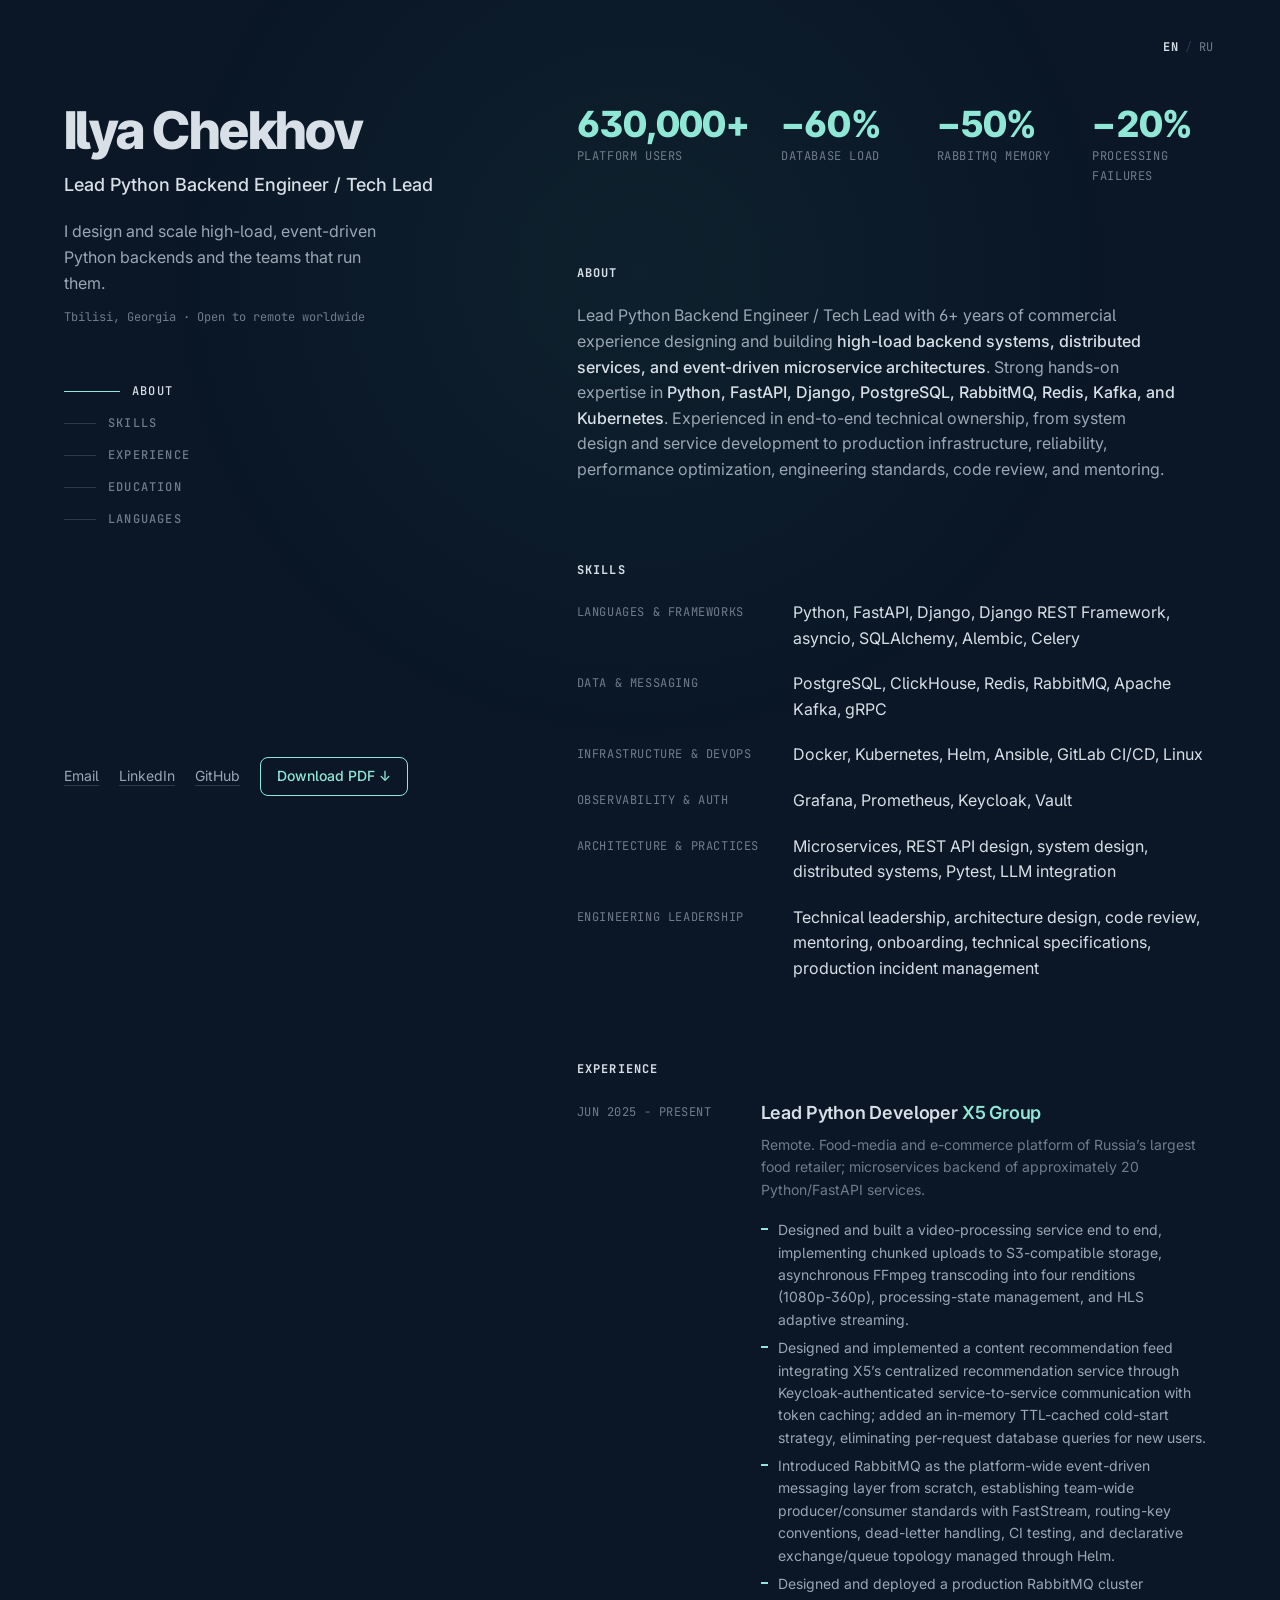
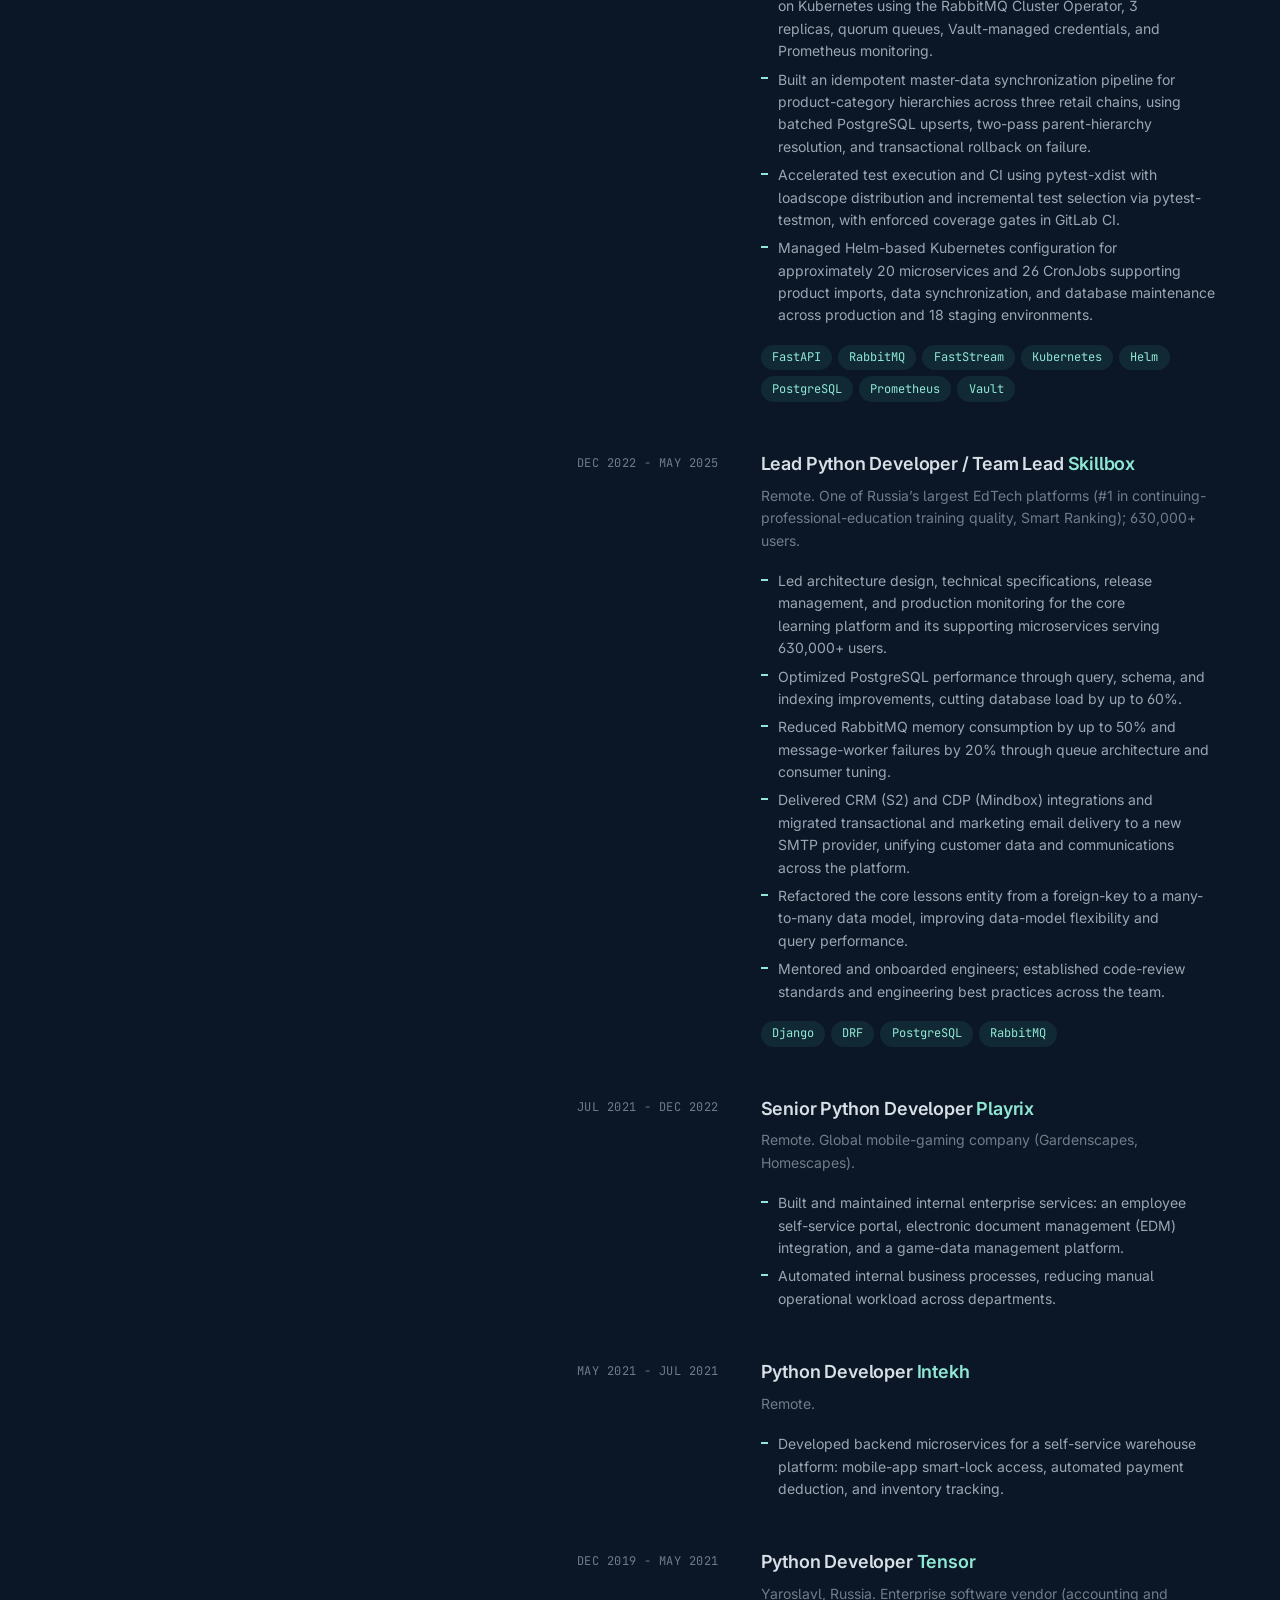
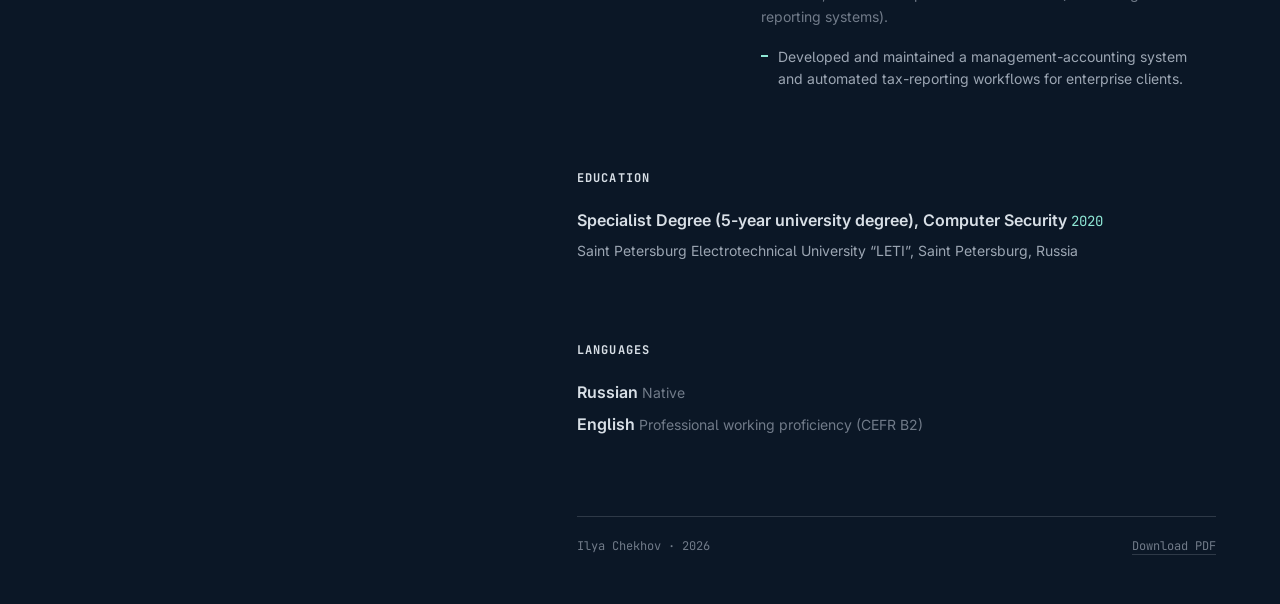
==== commit 86800088: "feat: redesign to dark two-column layout with teal accent Full visual overhaul in the style dominant" ====
--- a/index.html
+++ b/index.html
@@ -4,7 +4,8 @@
   <meta charset="utf-8">
   <meta name="viewport" content="width=device-width, initial-scale=1">
   <title>Ilya Chekhov - Lead Python Backend Engineer / Tech Lead</title>
-  <meta name="description" content="Lead Python Backend Engineer / Tech Lead with 6+ years of experience scaling high-load, event-driven backend systems: Python, FastAPI, Django, PostgreSQL, RabbitMQ, Redis, Kafka, Kubernetes. Open to fully remote roles worldwide.">
+  <meta name="description" content="Lead Python Backend Engineer / Tech Lead with 6+ years of experience designing and building high-load backend systems, distributed services, and event-driven microservices: Python, FastAPI, Django, PostgreSQL, RabbitMQ, Redis, Kafka, Kubernetes. Open to fully remote roles worldwide.">
+  <meta name="theme-color" content="#101828">
   <link rel="canonical" href="https://grudil.github.io/">
   <link rel="alternate" hreflang="en" href="https://grudil.github.io/">
   <link rel="alternate" hreflang="ru" href="https://grudil.github.io/ru.html">
@@ -18,166 +19,219 @@
   <link rel="icon" type="image/svg+xml" href="favicon.svg">
   <link rel="preconnect" href="https://fonts.googleapis.com">
   <link rel="preconnect" href="https://fonts.gstatic.com" crossorigin>
-  <link href="https://fonts.googleapis.com/css2?family=Inter:wght@400;500;700&family=Inter+Tight:wght@700;800&family=JetBrains+Mono:wght@400;500;700&display=swap" rel="stylesheet">
+  <link href="https://fonts.googleapis.com/css2?family=Inter:wght@400;500;600;700&family=Inter+Tight:wght@800&family=JetBrains+Mono:wght@400;500;700&display=swap" rel="stylesheet">
   <link rel="stylesheet" href="styles.css">
 </head>
 <body>
   <div class="page">
     <a class="skip-link" href="#main-content">Skip to content</a>
-    <nav class="topbar" aria-label="Language">
-      <span class="topbar-mark">IC</span>
-      <div class="lang-switch">
-        <a href="index.html" aria-current="page" hreflang="en">EN</a><span class="sep" aria-hidden="true">/</span><a href="ru.html" hreflang="ru" lang="ru">RU</a>
-      </div>
+    <nav class="lang-switch" aria-label="Language">
+      <a href="index.html" aria-current="page" hreflang="en">EN</a><span class="sep" aria-hidden="true">/</span><a href="ru.html" hreflang="ru" lang="ru">RU</a>
     </nav>
 
-    <header class="hero">
-      <h1>Ilya Chekhov</h1>
-      <p class="hero-role">Lead Python Backend Engineer / Tech Lead</p>
-      <p class="hero-meta">Tbilisi, Georgia · Open to fully remote roles worldwide</p>
-      <ul class="hero-links">
-        <li><a href="mailto:chehovilya@icloud.com">chehovilya@icloud.com</a></li>
-        <li><a href="https://linkedin.com/in/chekhovilya" rel="me">LinkedIn</a></li>
-        <li><a href="https://github.com/grudil" rel="me">GitHub</a></li>
-        <li><a class="btn-pdf" href="assets/ilya-chekhov-python-en.pdf" download>Download PDF ↓</a></li>
-      </ul>
-    </header>
-
-    <main id="main-content">
-      <ul class="stats" aria-label="Key results">
-        <li><span class="num">630,000+</span><span class="label">Platform users</span></li>
-        <li><span class="num">−60%</span><span class="label">Database load</span></li>
-        <li><span class="num">−50%</span><span class="label">RabbitMQ memory</span></li>
-        <li><span class="num">−20%</span><span class="label">Processing failures</span></li>
-      </ul>
-
-      <section class="section" aria-labelledby="summary-h">
-        <h2 id="summary-h">Summary</h2>
-        <p class="lead">Lead Python Backend Engineer / Tech Lead with 6+ years of commercial experience designing and scaling high-load, event-driven backend systems and microservice architectures. Strong hands-on expertise in Python, FastAPI, Django, PostgreSQL, RabbitMQ, Redis, Kafka, Kubernetes, and distributed systems, with end-to-end ownership spanning architecture design, production engineering, service integrations, reliability, and performance optimization. Experienced in establishing engineering standards, technical specifications, code review, mentoring, and cross-service architecture.</p>
-      </section>
-
-      <section class="section" aria-labelledby="skills-h">
-        <h2 id="skills-h">Skills</h2>
-        <dl class="skills">
-          <div>
-            <dt>Languages &amp; Frameworks</dt>
-            <dd>Python, FastAPI, Django, Django REST Framework, asyncio, SQLAlchemy, Alembic, Celery</dd>
+    <div class="layout">
+      <header class="side">
+        <div>
+          <h1>Ilya Chekhov</h1>
+          <p class="role">Lead Python Backend Engineer / Tech Lead</p>
+          <p class="tagline">I design and scale high-load, event-driven Python backends and the teams that run them.</p>
+          <p class="where">Tbilisi, Georgia · Open to remote worldwide</p>
+          <nav class="side-nav" aria-label="Sections">
+            <a href="#about">About</a>
+            <a href="#skills">Skills</a>
+            <a href="#experience">Experience</a>
+            <a href="#education">Education</a>
+            <a href="#languages">Languages</a>
+          </nav>
+        </div>
+        <ul class="side-links">
+          <li><a href="mailto:chehovilya@icloud.com">Email</a></li>
+          <li><a href="https://linkedin.com/in/chekhovilya" rel="me">LinkedIn</a></li>
+          <li><a href="https://github.com/grudil" rel="me">GitHub</a></li>
+          <li><a class="btn-pdf" href="assets/ilya-chekhov-python-en.pdf" download>Download PDF ↓</a></li>
+        </ul>
+      </header>
+
+      <main id="main-content" class="content">
+        <ul class="stats" aria-label="Key results">
+          <li><span class="num">630,000+</span><span class="label">Platform users</span></li>
+          <li><span class="num">−60%</span><span class="label">Database load</span></li>
+          <li><span class="num">−50%</span><span class="label">RabbitMQ memory</span></li>
+          <li><span class="num">−20%</span><span class="label">Processing failures</span></li>
+        </ul>
+
+        <section id="about" aria-labelledby="about-h">
+          <h2 id="about-h">About</h2>
+          <p class="lead">Lead Python Backend Engineer / Tech Lead with 6+ years of commercial experience designing and building <strong>high-load backend systems, distributed services, and event-driven microservice architectures</strong>. Strong hands-on expertise in <strong>Python, FastAPI, Django, PostgreSQL, RabbitMQ, Redis, Kafka, and Kubernetes</strong>. Experienced in end-to-end technical ownership, from system design and service development to production infrastructure, reliability, performance optimization, engineering standards, code review, and mentoring.</p>
+        </section>
+
+        <section id="skills" aria-labelledby="skills-h">
+          <h2 id="skills-h">Skills</h2>
+          <dl class="skills">
+            <div>
+              <dt>Languages &amp; Frameworks</dt>
+              <dd>Python, FastAPI, Django, Django REST Framework, asyncio, SQLAlchemy, Alembic, Celery</dd>
+            </div>
+            <div>
+              <dt>Data &amp; Messaging</dt>
+              <dd>PostgreSQL, ClickHouse, Redis, RabbitMQ, Apache Kafka, gRPC</dd>
+            </div>
+            <div>
+              <dt>Infrastructure &amp; DevOps</dt>
+              <dd>Docker, Kubernetes, Helm, Ansible, GitLab CI/CD, Linux</dd>
+            </div>
+            <div>
+              <dt>Observability &amp; Auth</dt>
+              <dd>Grafana, Prometheus, Keycloak, Vault</dd>
+            </div>
+            <div>
+              <dt>Architecture &amp; Practices</dt>
+              <dd>Microservices, REST API design, system design, distributed systems, Pytest, LLM integration</dd>
+            </div>
+            <div>
+              <dt>Engineering Leadership</dt>
+              <dd>Technical leadership, architecture design, code review, mentoring, onboarding, technical specifications, production incident management</dd>
+            </div>
+          </dl>
+        </section>
+
+        <section id="experience" aria-labelledby="experience-h">
+          <h2 id="experience-h">Experience</h2>
+          <div class="jobs">
+            <article class="job">
+              <p class="job-meta">Jun 2025 - Present</p>
+              <h3>Lead Python Developer <span class="company">X5 Group</span></h3>
+              <p class="job-note">Remote. Food-media and e-commerce platform of Russia’s largest food retailer; microservices backend of approximately 20 Python/FastAPI services.</p>
+              <ul>
+                <li>Designed and built a video-processing service end to end, implementing chunked uploads to S3-compatible storage, asynchronous FFmpeg transcoding into four renditions (1080p-360p), processing-state management, and HLS adaptive streaming.</li>
+                <li>Designed and implemented a content recommendation feed integrating X5’s centralized recommendation service through Keycloak-authenticated service-to-service communication with token caching; added an in-memory TTL-cached cold-start strategy, eliminating per-request database queries for new users.</li>
+                <li>Introduced RabbitMQ as the platform-wide event-driven messaging layer from scratch, establishing team-wide producer/consumer standards with FastStream, routing-key conventions, dead-letter handling, CI testing, and declarative exchange/queue topology managed through Helm.</li>
+                <li>Designed and deployed a production RabbitMQ cluster on Kubernetes using the RabbitMQ Cluster Operator, 3 replicas, quorum queues, Vault-managed credentials, and Prometheus monitoring.</li>
+                <li>Built an idempotent master-data synchronization pipeline for product-category hierarchies across three retail chains, using batched PostgreSQL upserts, two-pass parent-hierarchy resolution, and transactional rollback on failure.</li>
+                <li>Accelerated test execution and CI using pytest-xdist with loadscope distribution and incremental test selection via pytest-testmon, with enforced coverage gates in GitLab CI.</li>
+                <li>Managed Helm-based Kubernetes configuration for approximately 20 microservices and 26 CronJobs supporting product imports, data synchronization, and database maintenance across production and 18 staging environments.</li>
+              </ul>
+              <ul class="tags" aria-label="Key technologies">
+                <li>FastAPI</li>
+                <li>RabbitMQ</li>
+                <li>FastStream</li>
+                <li>Kubernetes</li>
+                <li>Helm</li>
+                <li>PostgreSQL</li>
+                <li>Prometheus</li>
+                <li>Vault</li>
+              </ul>
+            </article>
+
+            <article class="job">
+              <p class="job-meta">Dec 2022 - May 2025</p>
+              <h3>Lead Python Developer / Team Lead <span class="company">Skillbox</span></h3>
+              <p class="job-note">Remote. One of Russia’s largest EdTech platforms (#1 in continuing-professional-education training quality, Smart Ranking); 630,000+ users.</p>
+              <ul>
+                <li>Led architecture design, technical specifications, release management, and production monitoring for the core learning platform and its supporting microservices serving 630,000+ users.</li>
+                <li>Optimized PostgreSQL performance through query, schema, and indexing improvements, cutting database load by up to 60%.</li>
+                <li>Reduced RabbitMQ memory consumption by up to 50% and message-worker failures by 20% through queue architecture and consumer tuning.</li>
+                <li>Delivered CRM (S2) and CDP (Mindbox) integrations and migrated transactional and marketing email delivery to a new SMTP provider, unifying customer data and communications across the platform.</li>
+                <li>Refactored the core lessons entity from a foreign-key to a many-to-many data model, improving data-model flexibility and query performance.</li>
+                <li>Mentored and onboarded engineers; established code-review standards and engineering best practices across the team.</li>
+              </ul>
+              <ul class="tags" aria-label="Key technologies">
+                <li>Django</li>
+                <li>DRF</li>
+                <li>PostgreSQL</li>
+                <li>RabbitMQ</li>
+              </ul>
+            </article>
+
+            <article class="job">
+              <p class="job-meta">Jul 2021 - Dec 2022</p>
+              <h3>Senior Python Developer <span class="company">Playrix</span></h3>
+              <p class="job-note">Remote. Global mobile-gaming company (Gardenscapes, Homescapes).</p>
+              <ul>
+                <li>Built and maintained internal enterprise services: an employee self-service portal, electronic document management (EDM) integration, and a game-data management platform.</li>
+                <li>Automated internal business processes, reducing manual operational workload across departments.</li>
+              </ul>
+            </article>
+
+            <article class="job">
+              <p class="job-meta">May 2021 - Jul 2021</p>
+              <h3>Python Developer <span class="company">Intekh</span></h3>
+              <p class="job-note">Remote.</p>
+              <ul>
+                <li>Developed backend microservices for a self-service warehouse platform: mobile-app smart-lock access, automated payment deduction, and inventory tracking.</li>
+              </ul>
+            </article>
+
+            <article class="job">
+              <p class="job-meta">Dec 2019 - May 2021</p>
+              <h3>Python Developer <span class="company">Tensor</span></h3>
+              <p class="job-note">Yaroslavl, Russia. Enterprise software vendor (accounting and reporting systems).</p>
+              <ul>
+                <li>Developed and maintained a management-accounting system and automated tax-reporting workflows for enterprise clients.</li>
+              </ul>
+            </article>
           </div>
-          <div>
-            <dt>Data &amp; Messaging</dt>
-            <dd>PostgreSQL, ClickHouse, Redis, RabbitMQ, Apache Kafka, gRPC</dd>
+        </section>
+
+        <section id="education" aria-labelledby="education-h">
+          <h2 id="education-h">Education</h2>
+          <div class="edu">
+            <p><strong>Specialist Degree (5-year university degree), Computer Security</strong> <span class="edu-year">2020</span></p>
+            <p class="muted">Saint Petersburg Electrotechnical University “LETI”, Saint Petersburg, Russia</p>
           </div>
-          <div>
-            <dt>Infrastructure &amp; DevOps</dt>
-            <dd>Docker, Kubernetes, Helm, Ansible, GitLab CI/CD, Linux</dd>
+        </section>
+
+        <section id="languages" aria-labelledby="languages-h">
+          <h2 id="languages-h">Languages</h2>
+          <div class="langs">
+            <p><strong>Russian</strong> <span class="muted">Native</span></p>
+            <p><strong>English</strong> <span class="muted">Professional working proficiency (CEFR B2)</span></p>
           </div>
-          <div>
-            <dt>Observability &amp; Auth</dt>
-            <dd>Grafana, Prometheus, Keycloak, Vault</dd>
-          </div>
-          <div>
-            <dt>Architecture &amp; Practices</dt>
-            <dd>Microservices, REST API design, system design, distributed systems, Pytest, LLM integration</dd>
-          </div>
-          <div>
-            <dt>Engineering Leadership</dt>
-            <dd>Technical leadership, architecture design, code review, mentoring, onboarding, technical specifications, production incident management</dd>
-          </div>
-        </dl>
-      </section>
-
-      <section class="section" aria-labelledby="experience-h">
-        <h2 id="experience-h">Experience</h2>
-        <div class="jobs">
-          <article class="job">
-            <div class="job-head">
-              <h3>Lead Python Developer <span class="company">X5 Group</span></h3>
-            </div>
-            <p class="job-meta">Remote · Jun 2025 - Present</p>
-            <p class="job-note">Food-media and e-commerce platform of Russia’s largest food retailer; microservices backend of approximately 20 Python/FastAPI services.</p>
-            <ul>
-              <li>Designed and built a video-processing service end to end, implementing chunked uploads to S3-compatible storage, asynchronous FFmpeg transcoding into four renditions (1080p-360p), processing-state management, and HLS adaptive streaming.</li>
-              <li>Designed and implemented a content recommendation feed integrating X5’s centralized recommendation service through Keycloak-authenticated service-to-service communication with token caching; added an in-memory TTL-cached cold-start strategy, eliminating per-request database queries for new users.</li>
-              <li>Introduced RabbitMQ as the platform-wide event-driven messaging layer from scratch, establishing team-wide producer/consumer standards with FastStream, routing-key conventions, dead-letter handling, CI testing, and declarative exchange/queue topology managed through Helm.</li>
-              <li>Designed and deployed a production RabbitMQ cluster on Kubernetes using the RabbitMQ Cluster Operator, 3 replicas, quorum queues, Vault-managed credentials, and Prometheus monitoring.</li>
-              <li>Built an idempotent master-data synchronization pipeline for product-category hierarchies across three retail chains, using batched PostgreSQL upserts, two-pass parent-hierarchy resolution, and transactional rollback on failure.</li>
-              <li>Accelerated test execution and CI using pytest-xdist with loadscope distribution and incremental test selection via pytest-testmon, with enforced coverage gates in GitLab CI.</li>
-              <li>Managed Helm-based Kubernetes configuration for approximately 20 microservices and 26 CronJobs supporting product imports, data synchronization, and database maintenance across production and 18 staging environments.</li>
-            </ul>
-          </article>
-
-          <article class="job">
-            <div class="job-head">
-              <h3>Lead Python Developer / Team Lead <span class="company">Skillbox</span></h3>
-            </div>
-            <p class="job-meta">Remote · Dec 2022 - May 2025</p>
-            <p class="job-note">One of Russia’s largest EdTech platforms (#1 in continuing-professional-education training quality, Smart Ranking); 630,000+ users.</p>
-            <ul>
-              <li>Led architecture design, technical specifications, release management, and production monitoring for the core learning platform and its supporting microservices serving 630,000+ users.</li>
-              <li>Optimized PostgreSQL performance through query, schema, and indexing improvements, cutting database load by up to 60%.</li>
-              <li>Reduced RabbitMQ memory consumption by up to 50% and message-worker failures by 20% through queue architecture and consumer tuning.</li>
-              <li>Delivered CRM (S2) and CDP (Mindbox) integrations and migrated transactional and marketing email delivery to a new SMTP provider, unifying customer data and communications across the platform.</li>
-              <li>Refactored the core lessons entity from a foreign-key to a many-to-many data model, improving data-model flexibility and query performance.</li>
-              <li>Mentored and onboarded engineers; established code-review standards and engineering best practices across the team.</li>
-            </ul>
-          </article>
-
-          <article class="job">
-            <div class="job-head">
-              <h3>Senior Python Developer <span class="company">Playrix</span></h3>
-            </div>
-            <p class="job-meta">Remote · Jul 2021 - Dec 2022</p>
-            <p class="job-note">Global mobile-gaming company (Gardenscapes, Homescapes).</p>
-            <ul>
-              <li>Built and maintained internal enterprise services: an employee self-service portal, electronic document management (EDM) integration, and a game-data management platform.</li>
-              <li>Automated internal business processes, reducing manual operational workload across departments.</li>
-            </ul>
-          </article>
-
-          <article class="job">
-            <div class="job-head">
-              <h3>Python Developer <span class="company">Intekh</span></h3>
-            </div>
-            <p class="job-meta">Remote · May 2021 - Jul 2021</p>
-            <ul>
-              <li>Developed backend microservices for a self-service warehouse platform: mobile-app smart-lock access, automated payment deduction, and inventory tracking.</li>
-            </ul>
-          </article>
-
-          <article class="job">
-            <div class="job-head">
-              <h3>Python Developer <span class="company">Tensor</span></h3>
-            </div>
-            <p class="job-meta">Yaroslavl, Russia · Dec 2019 - May 2021</p>
-            <p class="job-note">Enterprise software vendor (accounting and reporting systems).</p>
-            <ul>
-              <li>Developed and maintained a management-accounting system and automated tax-reporting workflows for enterprise clients.</li>
-            </ul>
-          </article>
-        </div>
-      </section>
-
-      <section class="section" aria-labelledby="education-h">
-        <h2 id="education-h">Education</h2>
-        <div class="edu">
-          <p><strong>Specialist Degree (5-year university degree), Computer Security</strong> <span class="edu-year">2020</span></p>
-          <p class="muted">Saint Petersburg Electrotechnical University “LETI”, Saint Petersburg, Russia</p>
-        </div>
-      </section>
-
-      <section class="section" aria-labelledby="languages-h">
-        <h2 id="languages-h">Languages</h2>
-        <div class="langs">
-          <p><strong>Russian</strong> <span class="muted">Native</span></p>
-          <p><strong>English</strong> <span class="muted">Professional working proficiency (CEFR B2)</span></p>
-        </div>
-      </section>
-    </main>
-
-    <footer class="footer">
-      <span>Ilya Chekhov · 2026</span>
-      <a href="assets/ilya-chekhov-python-en.pdf" download>Download PDF</a>
-    </footer>
+        </section>
+
+        <footer class="footer">
+          <span>Ilya Chekhov · 2026</span>
+          <a href="assets/ilya-chekhov-python-en.pdf" download>Download PDF</a>
+        </footer>
+      </main>
+    </div>
   </div>
+
+  <script>
+    (function () {
+      var fine = matchMedia("(pointer: fine)").matches;
+      var still = matchMedia("(prefers-reduced-motion: reduce)").matches;
+      if (fine && !still) {
+        var pending = false;
+        addEventListener("pointermove", function (e) {
+          if (pending) return;
+          pending = true;
+          requestAnimationFrame(function () {
+            document.body.style.setProperty("--mx", e.clientX + "px");
+            document.body.style.setProperty("--my", e.clientY + "px");
+            pending = false;
+          });
+        }, { passive: true });
+      }
+
+      var links = document.querySelectorAll(".side-nav a");
+      if ("IntersectionObserver" in window && links.length) {
+        var map = {};
+        links.forEach(function (a) { map[a.hash.slice(1)] = a; });
+        var observer = new IntersectionObserver(function (entries) {
+          entries.forEach(function (entry) {
+            if (entry.isIntersecting) {
+              links.forEach(function (a) { a.classList.remove("active"); });
+              map[entry.target.id].classList.add("active");
+            }
+          });
+        }, { rootMargin: "-20% 0px -70% 0px" });
+        Object.keys(map).forEach(function (id) {
+          var el = document.getElementById(id);
+          if (el) observer.observe(el);
+        });
+      }
+    })();
+  </script>
 </body>
 </html>
--- a/styles.css
+++ b/styles.css
@@ -1,15 +1,18 @@
 /* ==========================================================================
-   Ilya Chekhov — resume. Swiss / International Typographic Style.
-   Single light theme by design: the page reads as a printed document.
+   Ilya Chekhov — resume. Dark two-column layout: sticky identity on the
+   left, scrolling content on the right. Single dark theme by design;
+   print flips to a plain light document.
    ========================================================================== */
 
 :root {
-  --color-bg: oklch(98.5% 0.002 90);
-  --color-text: oklch(21% 0.01 270);
-  --color-muted: oklch(46% 0.012 270);
-  --color-accent: oklch(52% 0.2 27);
-  --color-rule: oklch(87% 0.004 270);
-  --color-rule-strong: oklch(21% 0.01 270);
+  --color-bg: oklch(20% 0.035 255);
+  --color-bg-elev: oklch(24% 0.04 255);
+  --color-text: oklch(90% 0.012 250);
+  --color-text-mid: oklch(72% 0.022 255);
+  --color-muted: oklch(58% 0.025 255);
+  --color-accent: oklch(87% 0.09 180);
+  --color-accent-tint: oklch(76% 0.11 180 / 0.1);
+  --color-rule: oklch(34% 0.03 255);
 
   --font-sans: "Inter", "Helvetica Neue", Helvetica, Arial, sans-serif;
   --font-display: "Inter Tight", "Inter", "Helvetica Neue", Helvetica, Arial, sans-serif;
@@ -17,20 +20,20 @@
 
   --text-xs: 0.75rem;
   --text-sm: 0.875rem;
-  --text-base: clamp(1rem, 0.96rem + 0.2vw, 1.0625rem);
-  --text-lg: clamp(1.125rem, 1.05rem + 0.35vw, 1.3125rem);
-  --text-stat: clamp(1.75rem, 1.3rem + 2.2vw, 3rem);
-  --text-h1: clamp(2.625rem, 1.5rem + 5.5vw, 5.75rem);
+  --text-base: 1rem;
+  --text-lg: 1.125rem;
+  --text-stat: clamp(1.625rem, 1.3rem + 1.4vw, 2.25rem);
+  --text-h1: clamp(2.25rem, 1.8rem + 2.2vw, 3.25rem);
 
   --space-2xs: 0.375rem;
   --space-xs: 0.75rem;
   --space-sm: 1.25rem;
   --space-md: 2rem;
-  --space-lg: clamp(2.5rem, 2rem + 2.5vw, 4.5rem);
-  --space-section: clamp(3rem, 2.25rem + 3.5vw, 6rem);
-
-  --page-max: 68rem;
-  --label-col: 11rem;
+  --space-lg: 3rem;
+  --space-section: clamp(3.5rem, 2.5rem + 3vw, 5.5rem);
+
+  --page-max: 80rem;
+  --radius: 8px;
 }
 
 * {
@@ -41,27 +44,55 @@
 
 html {
   -webkit-text-size-adjust: 100%;
+  scroll-behavior: smooth;
 }
 
 body {
   font-family: var(--font-sans);
   font-size: var(--text-base);
   line-height: 1.6;
-  color: var(--color-text);
+  color: var(--color-text-mid);
   background: var(--color-bg);
   font-feature-settings: "ss01" 1, "cv05" 1;
 }
 
-/* Paper grain: keeps the printed-document feel from reading as sterile flatness */
-body::before {
-  content: "";
-  position: fixed;
-  inset: 0;
-  z-index: 10;
-  pointer-events: none;
-  opacity: 0.045;
-  mix-blend-mode: multiply;
-  background-image: url("data:image/svg+xml,%3Csvg xmlns='http://www.w3.org/2000/svg' width='140' height='140'%3E%3Cfilter id='n'%3E%3CfeTurbulence type='fractalNoise' baseFrequency='0.85' numOctaves='2' stitchTiles='stitch'/%3E%3C/filter%3E%3Crect width='140' height='140' filter='url(%23n)'/%3E%3C/svg%3E");
+/* Pointer spotlight: ambient depth behind the content; JS drives --mx/--my */
+@media (pointer: fine) and (prefers-reduced-motion: no-preference) {
+  body::before {
+    content: "";
+    position: fixed;
+    inset: 0;
+    z-index: 0;
+    pointer-events: none;
+    background: radial-gradient(
+      600px circle at var(--mx, 50%) var(--my, 30%),
+      oklch(76% 0.11 180 / 0.05),
+      transparent 80%
+    );
+  }
+}
+
+::selection {
+  background: var(--color-accent);
+  color: oklch(20% 0.035 255);
+}
+
+:focus-visible {
+  outline: 2px solid var(--color-accent);
+  outline-offset: 2px;
+}
+
+a {
+  color: inherit;
+  transition: color 150ms ease;
+}
+
+.page {
+  position: relative;
+  z-index: 1;
+  max-width: var(--page-max);
+  margin: 0 auto;
+  padding: 0 clamp(1.5rem, 5vw, 6rem);
 }
 
 .skip-link {
@@ -70,7 +101,7 @@
   top: 0;
   z-index: 20;
   background: var(--color-accent);
-  color: oklch(99% 0 0);
+  color: oklch(20% 0.035 255);
   padding: 0.5rem 1rem;
   font-size: var(--text-sm);
   text-decoration: none;
@@ -80,35 +111,19 @@
   left: 0;
 }
 
-a {
-  transition: color 150ms ease, text-decoration-color 150ms ease;
-}
-
-.page {
-  max-width: var(--page-max);
-  margin: 0 auto;
-  padding: var(--space-md) clamp(1.25rem, 4vw, 3rem) var(--space-lg);
-}
-
 /* --------------------------------------------------------------------------
-   Top bar: language switch
+   Language switch
    -------------------------------------------------------------------------- */
 
-.topbar {
-  display: flex;
-  justify-content: space-between;
-  align-items: baseline;
-  padding-bottom: var(--space-xs);
-  border-bottom: 1px solid var(--color-rule-strong);
+.lang-switch {
+  position: absolute;
+  top: clamp(1.25rem, 3vw, 2.5rem);
+  right: clamp(1.5rem, 5vw, 6rem);
+  z-index: 10;
   font-family: var(--font-mono);
   font-size: var(--text-xs);
   letter-spacing: 0.06em;
   text-transform: uppercase;
-}
-
-.topbar-mark {
-  font-weight: 700;
-  color: var(--color-accent);
 }
 
 .lang-switch a {
@@ -133,82 +148,171 @@
 }
 
 /* --------------------------------------------------------------------------
-   Hero
+   Two-column layout
    -------------------------------------------------------------------------- */
 
-.hero {
-  padding-block: var(--space-lg) var(--space-md);
-}
-
-.hero h1 {
+.layout {
+  display: grid;
+  grid-template-columns: 1fr;
+  gap: var(--space-md) 3.5rem;
+}
+
+.side {
+  padding-top: clamp(3.5rem, 8vh, 6rem);
+  display: flex;
+  flex-direction: column;
+  gap: var(--space-lg);
+}
+
+.content {
+  padding-bottom: var(--space-lg);
+}
+
+@media (min-width: 1024px) {
+  .layout {
+    grid-template-columns: 5fr 7fr;
+  }
+
+  .side {
+    position: sticky;
+    top: 0;
+    max-height: 100vh;
+    padding-block: clamp(4rem, 12vh, 6.5rem);
+    justify-content: space-between;
+  }
+
+  .content {
+    padding-block: clamp(4rem, 12vh, 6.5rem) var(--space-lg);
+  }
+}
+
+/* --------------------------------------------------------------------------
+   Left column: identity
+   -------------------------------------------------------------------------- */
+
+.side h1 {
   font-family: var(--font-display);
   font-size: var(--text-h1);
   font-weight: 800;
-  line-height: 0.98;
-  letter-spacing: -0.045em;
-  text-wrap: balance;
-  max-width: 14ch;
-}
-
-.hero-role {
+  line-height: 1.05;
+  letter-spacing: -0.03em;
+  color: var(--color-text);
+}
+
+.side .role {
+  margin-top: var(--space-xs);
+  font-size: var(--text-lg);
+  font-weight: 500;
+  color: var(--color-text);
+}
+
+.side .tagline {
   margin-top: var(--space-sm);
-  font-family: var(--font-mono);
-  font-size: var(--text-base);
+  max-width: 34ch;
+}
+
+.side .where {
+  margin-top: var(--space-xs);
+  font-family: var(--font-mono);
+  font-size: var(--text-xs);
+  color: var(--color-muted);
+}
+
+/* In-page nav with growing-line indicator */
+.side-nav {
+  margin-top: var(--space-lg);
+  display: none;
+}
+
+@media (min-width: 1024px) {
+  .side-nav {
+    display: block;
+  }
+}
+
+.side-nav a {
+  display: flex;
+  align-items: center;
+  gap: var(--space-xs);
+  padding: 0.4rem 0;
+  font-family: var(--font-mono);
+  font-size: var(--text-xs);
   font-weight: 500;
-  color: var(--color-accent);
-  letter-spacing: -0.02em;
-}
-
-.hero-meta {
-  margin-top: var(--space-2xs);
-  color: var(--color-muted);
-  font-size: var(--text-sm);
-}
-
-.hero-links {
-  margin-top: var(--space-md);
+  letter-spacing: 0.1em;
+  text-transform: uppercase;
+  text-decoration: none;
+  color: var(--color-muted);
+}
+
+.side-nav a::before {
+  content: "";
+  width: 2rem;
+  height: 1px;
+  background: var(--color-rule);
+  transition: width 250ms ease, background-color 250ms ease;
+}
+
+.side-nav a:hover,
+.side-nav a:focus-visible,
+.side-nav a.active {
+  color: var(--color-text);
+}
+
+.side-nav a:hover::before,
+.side-nav a:focus-visible::before,
+.side-nav a.active::before {
+  width: 3.5rem;
+  background: var(--color-accent);
+}
+
+/* Contact links */
+.side-links {
+  list-style: none;
   display: flex;
   flex-wrap: wrap;
+  align-items: center;
   gap: var(--space-2xs) var(--space-sm);
-  list-style: none;
   font-size: var(--text-sm);
 }
 
-.hero-links a {
-  color: var(--color-text);
+.side-links a {
+  color: var(--color-text-mid);
   text-decoration: underline;
+  text-decoration-color: var(--color-rule);
+  text-decoration-thickness: 1px;
+  text-underline-offset: 0.3em;
+  transition: color 150ms ease, text-decoration-color 150ms ease;
+}
+
+.side-links a:hover,
+.side-links a:focus-visible {
+  color: var(--color-accent);
   text-decoration-color: var(--color-accent);
-  text-decoration-thickness: 1.5px;
-  text-underline-offset: 0.25em;
-}
-
-.hero-links a:hover,
-.hero-links a:focus-visible {
-  color: var(--color-accent);
-}
-
-.hero-links .btn-pdf {
+}
+
+.side-links .btn-pdf {
   display: inline-block;
-  border: 1.5px solid var(--color-rule-strong);
-  padding: 0.375rem 0.875rem;
+  border: 1px solid var(--color-accent);
+  border-radius: var(--radius);
+  padding: 0.45rem 1rem;
+  color: var(--color-accent);
+  font-weight: 500;
   text-decoration: none;
-  font-weight: 500;
-  transition: color 150ms ease, border-color 150ms ease, background 150ms ease, transform 100ms ease;
-}
-
-.hero-links .btn-pdf:hover,
-.hero-links .btn-pdf:focus-visible {
+  transition: background 150ms ease, color 150ms ease, transform 100ms ease;
+}
+
+.side-links .btn-pdf:hover,
+.side-links .btn-pdf:focus-visible {
   background: var(--color-accent);
-  border-color: var(--color-accent);
-  color: oklch(99% 0 0);
-}
-
-.hero-links .btn-pdf:active {
+  color: oklch(20% 0.035 255);
+}
+
+.side-links .btn-pdf:active {
   transform: scale(0.97);
 }
 
 /* --------------------------------------------------------------------------
-   Stats strip
+   Right column: content
    -------------------------------------------------------------------------- */
 
 .stats {
@@ -216,13 +320,13 @@
   display: grid;
   grid-template-columns: repeat(2, 1fr);
   gap: var(--space-sm) var(--space-md);
-  border-top: 1px solid var(--color-rule-strong);
-  padding-top: var(--space-sm);
   margin-bottom: var(--space-section);
 }
 
-.stats li {
-  border-top: none;
+@media (min-width: 640px) {
+  .stats {
+    grid-template-columns: repeat(4, 1fr);
+  }
 }
 
 .stats .num {
@@ -230,15 +334,15 @@
   font-family: var(--font-display);
   font-size: var(--text-stat);
   font-weight: 800;
-  letter-spacing: -0.03em;
-  line-height: 1.1;
+  letter-spacing: -0.02em;
+  line-height: 1.15;
   color: var(--color-accent);
   font-variant-numeric: tabular-nums;
 }
 
 .stats .label {
   display: block;
-  margin-top: var(--space-2xs);
+  margin-top: 2px;
   font-family: var(--font-mono);
   font-size: var(--text-xs);
   text-transform: uppercase;
@@ -246,50 +350,32 @@
   color: var(--color-muted);
 }
 
-@media (min-width: 768px) {
-  .stats {
-    grid-template-columns: repeat(4, 1fr);
-  }
-}
-
-/* --------------------------------------------------------------------------
-   Sections: label column left, content right
-   -------------------------------------------------------------------------- */
-
-.section {
-  display: grid;
-  grid-template-columns: 1fr;
-  gap: var(--space-xs) var(--space-md);
-  border-top: 1px solid var(--color-rule-strong);
-  padding-top: var(--space-sm);
+.content section {
   margin-bottom: var(--space-section);
-}
-
-.section > h2 {
+  scroll-margin-top: var(--space-lg);
+}
+
+.content h2 {
   font-family: var(--font-mono);
   font-size: var(--text-xs);
   font-weight: 700;
   text-transform: uppercase;
-  letter-spacing: 0.08em;
-  color: var(--color-text);
-}
-
-@media (min-width: 768px) {
-  .section {
-    grid-template-columns: var(--label-col) 1fr;
-  }
-}
-
-.section .lead {
-  max-width: 62ch;
-  font-size: var(--text-lg);
-  line-height: 1.55;
-  letter-spacing: -0.005em;
+  letter-spacing: 0.1em;
+  color: var(--color-text);
+  margin-bottom: var(--space-sm);
+}
+
+.content .lead {
+  max-width: 60ch;
   text-wrap: pretty;
 }
 
+.content .lead strong {
+  color: var(--color-text);
+  font-weight: 500;
+}
+
 /* Skills */
-
 .skills {
   display: grid;
   gap: var(--space-sm);
@@ -300,79 +386,90 @@
   gap: var(--space-2xs);
 }
 
+@media (min-width: 640px) {
+  .skills > div {
+    grid-template-columns: 11.5rem 1fr;
+    gap: var(--space-md);
+  }
+}
+
 .skills dt {
   font-family: var(--font-mono);
   font-size: var(--text-xs);
   text-transform: uppercase;
   letter-spacing: 0.05em;
   color: var(--color-muted);
+  padding-top: 0.25em;
 }
 
 .skills dd {
-  font-weight: 500;
-  max-width: 62ch;
-}
-
-@media (min-width: 768px) {
-  .skills > div {
-    grid-template-columns: 12rem 1fr;
-    gap: var(--space-md);
-  }
-
-  .skills dt {
-    padding-top: 0.3em;
-  }
+  color: var(--color-text);
+  max-width: 56ch;
 }
 
 /* Experience */
-
 .jobs {
   display: grid;
   gap: var(--space-lg);
 }
 
-.job-head {
-  display: flex;
-  flex-wrap: wrap;
-  align-items: baseline;
-  gap: var(--space-2xs) var(--space-sm);
-}
-
-.job-head h3 {
+.job {
+  display: grid;
+  gap: var(--space-2xs) var(--space-md);
+}
+
+@media (min-width: 768px) {
+  .job {
+    grid-template-columns: 9.5rem 1fr;
+  }
+
+  .job > * {
+    grid-column: 2;
+  }
+
+  .job .job-meta {
+    grid-column: 1;
+    grid-row: 1;
+    padding-top: 0.3em;
+  }
+}
+
+.job h3 {
   font-size: var(--text-lg);
-  font-weight: 700;
+  font-weight: 600;
+  color: var(--color-text);
   letter-spacing: -0.01em;
 }
 
-.job-head .company {
+.job h3 .company {
   color: var(--color-accent);
 }
 
 .job-meta {
+  font-family: var(--font-mono);
+  font-size: var(--text-xs);
+  text-transform: uppercase;
+  letter-spacing: 0.04em;
+  color: var(--color-muted);
+}
+
+.job-note {
+  font-size: var(--text-sm);
+  color: var(--color-muted);
+  max-width: 56ch;
+}
+
+.job ul {
+  list-style: none;
   margin-top: var(--space-2xs);
-  font-family: var(--font-mono);
-  font-size: var(--text-xs);
-  color: var(--color-muted);
-}
-
-.job-note {
-  margin-top: var(--space-xs);
-  font-size: var(--text-sm);
-  color: var(--color-muted);
-  font-style: italic;
-  max-width: 62ch;
-}
-
-.job ul {
-  margin-top: var(--space-xs);
-  list-style: none;
-  max-width: 66ch;
+  max-width: 60ch;
 }
 
 .job li {
   position: relative;
-  padding-left: 1.25rem;
+  padding-left: 1.1rem;
   margin-top: var(--space-2xs);
+  font-size: var(--text-sm);
   text-wrap: pretty;
 }
 
@@ -380,21 +477,51 @@
   content: "";
   position: absolute;
   left: 0;
-  top: 0.66em;
-  width: 0.5rem;
+  top: 0.62em;
+  width: 0.45rem;
   height: 2px;
   background: var(--color-accent);
 }
 
+.job .tags {
+  list-style: none;
+  display: flex;
+  flex-wrap: wrap;
+  gap: var(--space-2xs);
+  margin-top: var(--space-xs);
+  max-width: 60ch;
+}
+
+.job .tags li {
+  padding: 0.2rem 0.7rem;
+  margin: 0;
+  border-radius: 999px;
+  background: var(--color-accent-tint);
+  color: var(--color-accent);
+  font-family: var(--font-mono);
+  font-size: var(--text-xs);
+}
+
+.job .tags li::before {
+  display: none;
+}
+
 /* Education / languages */
-
-.edu strong {
-  font-weight: 700;
+.edu p,
+.langs p {
+  color: var(--color-text-mid);
+}
+
+.edu strong,
+.langs strong {
+  color: var(--color-text);
+  font-weight: 600;
 }
 
 .edu .edu-year {
   color: var(--color-accent);
-  font-weight: 700;
+  font-family: var(--font-mono);
+  font-size: var(--text-sm);
 }
 
 .edu p + p,
@@ -402,64 +529,54 @@
   margin-top: var(--space-2xs);
 }
 
-.edu .muted,
 .muted {
   color: var(--color-muted);
   font-size: var(--text-sm);
 }
 
-/* --------------------------------------------------------------------------
-   Footer
-   -------------------------------------------------------------------------- */
-
+/* Footer */
 .footer {
-  border-top: 1px solid var(--color-rule-strong);
-  padding-top: var(--space-xs);
   display: flex;
   flex-wrap: wrap;
   justify-content: space-between;
   gap: var(--space-2xs) var(--space-sm);
-  font-family: var(--font-mono);
-  font-size: var(--text-xs);
-  color: var(--color-muted);
-  letter-spacing: 0.02em;
+  padding-top: var(--space-sm);
+  border-top: 1px solid var(--color-rule);
+  font-family: var(--font-mono);
+  font-size: var(--text-xs);
+  color: var(--color-muted);
 }
 
 .footer a {
   color: inherit;
   text-decoration: underline;
-  text-decoration-color: var(--color-accent);
-  text-underline-offset: 0.25em;
+  text-decoration-color: var(--color-rule);
+  text-underline-offset: 0.3em;
 }
 
 .footer a:hover,
 .footer a:focus-visible {
   color: var(--color-accent);
-}
-
-:focus-visible {
-  outline: 2px solid var(--color-accent);
-  outline-offset: 2px;
-}
-
-::selection {
-  background: var(--color-accent);
-  color: oklch(99% 0 0);
-}
-
-/* Restrained load-in: hero reads top-down in sequence; static under reduced motion */
+  text-decoration-color: var(--color-accent);
+}
+
+/* Load-in cascade; static under reduced motion */
 @media (prefers-reduced-motion: no-preference) {
-  .hero h1,
-  .hero-role,
-  .hero-meta,
-  .hero-links,
+  .side h1,
+  .side .role,
+  .side .tagline,
+  .side .where,
+  .side-nav,
+  .side-links,
   .stats {
     animation: rise 600ms cubic-bezier(0.16, 1, 0.3, 1) both;
   }
 
-  .hero-role { animation-delay: 80ms; }
-  .hero-meta { animation-delay: 140ms; }
-  .hero-links { animation-delay: 200ms; }
+  .side .role { animation-delay: 60ms; }
+  .side .tagline { animation-delay: 120ms; }
+  .side .where { animation-delay: 160ms; }
+  .side-nav { animation-delay: 200ms; }
+  .side-links { animation-delay: 240ms; }
   .stats { animation-delay: 280ms; }
 }
 
@@ -476,28 +593,57 @@
 }
 
 /* --------------------------------------------------------------------------
-   Print
+   Print: plain light document
    -------------------------------------------------------------------------- */
 
 @media print {
-  :root {
-    --color-bg: #fff;
-    --color-text: #000;
-    --color-muted: #444;
+  body {
+    background: #fff;
+    color: #333;
   }
 
   body::before,
   .skip-link,
-  .topbar,
+  .lang-switch,
+  .side-nav,
   .btn-pdf {
     display: none;
   }
 
-  .page {
-    padding: 0;
-  }
-
-  .section,
+  .layout {
+    grid-template-columns: 1fr;
+  }
+
+  .side {
+    position: static;
+    max-height: none;
+    padding-block: 0;
+  }
+
+  .side h1,
+  .side .role,
+  .content h2,
+  .job h3,
+  .skills dd,
+  .edu strong,
+  .langs strong,
+  .content .lead strong {
+    color: #000;
+  }
+
+  .stats .num,
+  .job h3 .company,
+  .edu .edu-year {
+    color: #000;
+  }
+
+  .job .tags li {
+    background: none;
+    border: 1px solid #999;
+    color: #333;
+  }
+
+  .content section,
   .job {
     break-inside: avoid;
   }
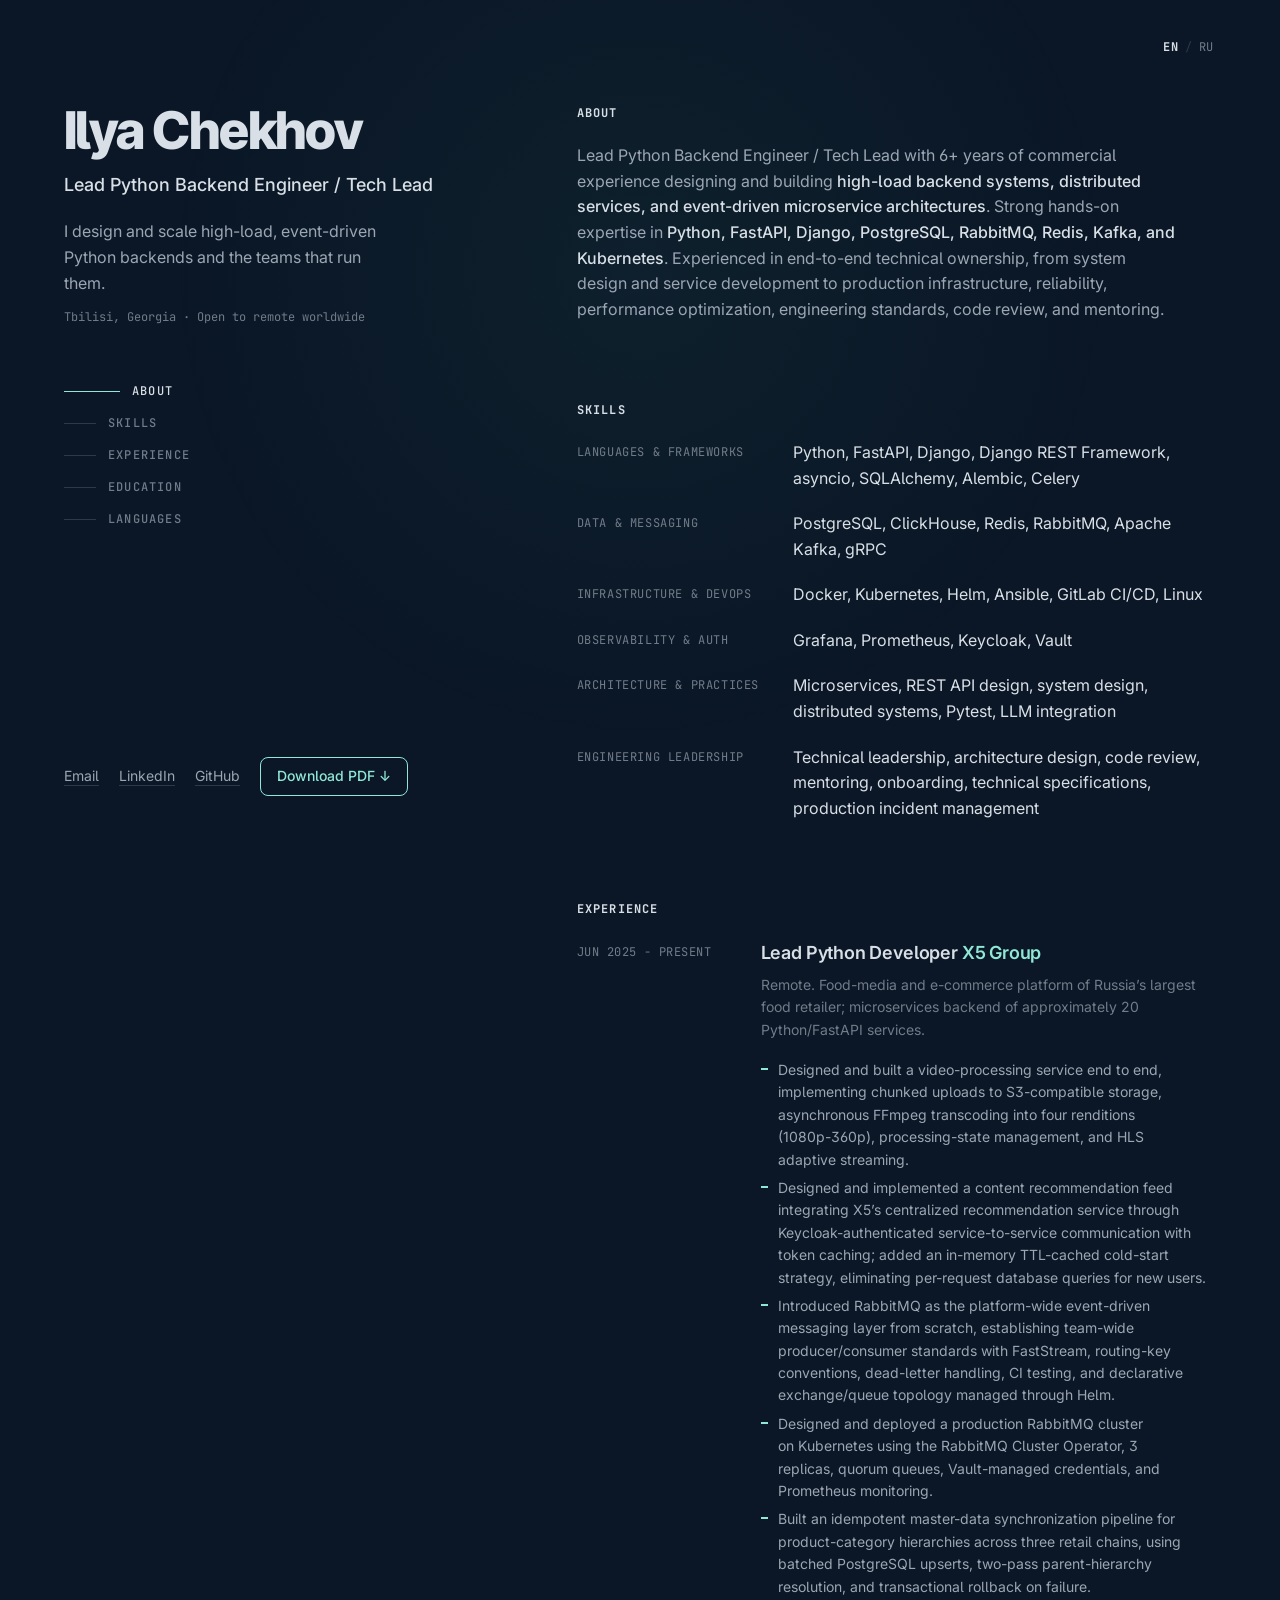
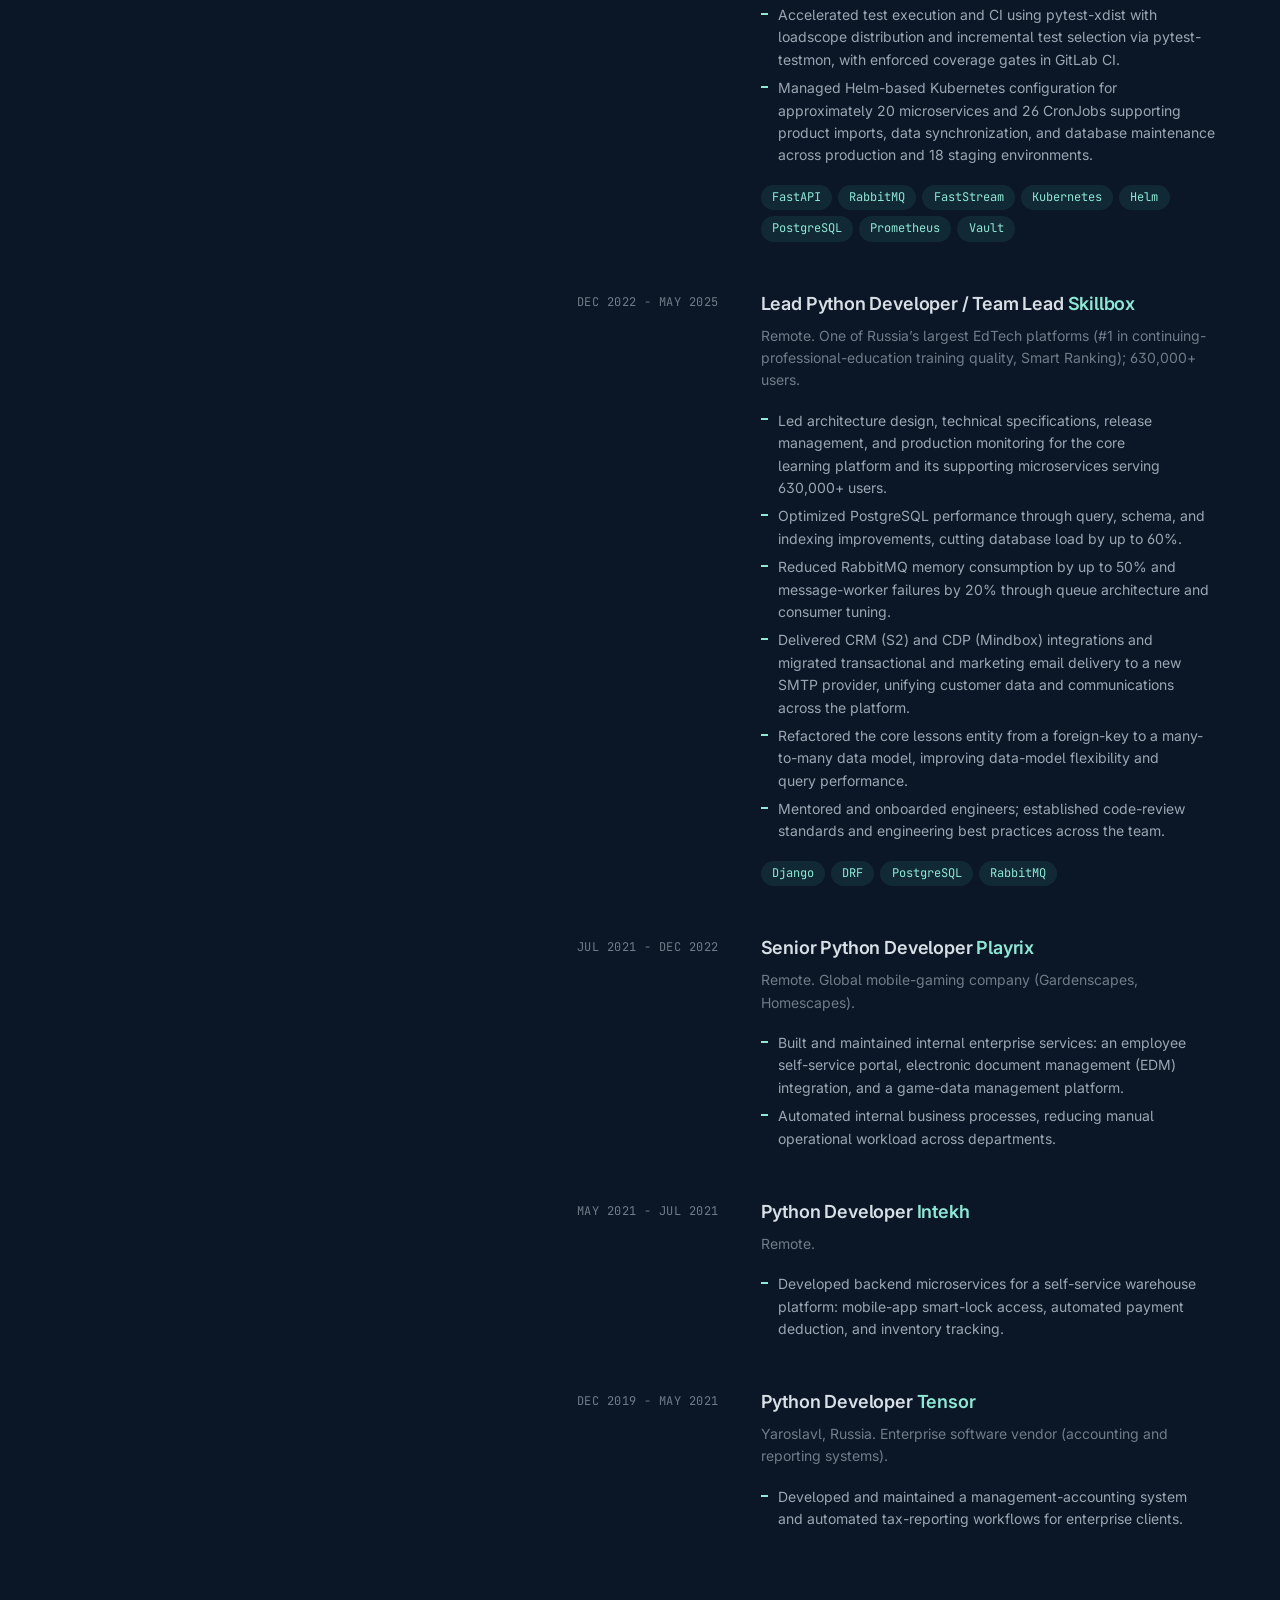
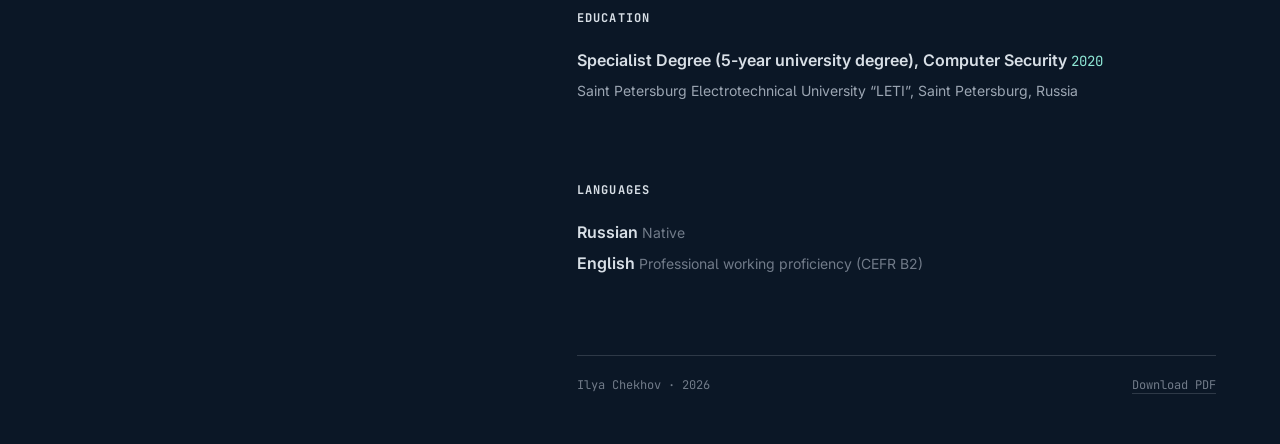
==== commit e3f593ca: "refactor: drop the metrics stat strip Remove the 630k+/percent-improvement stat strip from both page" ====
--- a/index.html
+++ b/index.html
@@ -53,13 +53,6 @@
       </header>
 
       <main id="main-content" class="content">
-        <ul class="stats" aria-label="Key results">
-          <li><span class="num">630,000+</span><span class="label">Platform users</span></li>
-          <li><span class="num">−60%</span><span class="label">Database load</span></li>
-          <li><span class="num">−50%</span><span class="label">RabbitMQ memory</span></li>
-          <li><span class="num">−20%</span><span class="label">Processing failures</span></li>
-        </ul>
-
         <section id="about" aria-labelledby="about-h">
           <h2 id="about-h">About</h2>
           <p class="lead">Lead Python Backend Engineer / Tech Lead with 6+ years of commercial experience designing and building <strong>high-load backend systems, distributed services, and event-driven microservice architectures</strong>. Strong hands-on expertise in <strong>Python, FastAPI, Django, PostgreSQL, RabbitMQ, Redis, Kafka, and Kubernetes</strong>. Experienced in end-to-end technical ownership, from system design and service development to production infrastructure, reliability, performance optimization, engineering standards, code review, and mentoring.</p>
--- a/styles.css
+++ b/styles.css
@@ -22,7 +22,6 @@
   --text-sm: 0.875rem;
   --text-base: 1rem;
   --text-lg: 1.125rem;
-  --text-stat: clamp(1.625rem, 1.3rem + 1.4vw, 2.25rem);
   --text-h1: clamp(2.25rem, 1.8rem + 2.2vw, 3.25rem);
 
   --space-2xs: 0.375rem;
@@ -315,41 +314,6 @@
    Right column: content
    -------------------------------------------------------------------------- */
 
-.stats {
-  list-style: none;
-  display: grid;
-  grid-template-columns: repeat(2, 1fr);
-  gap: var(--space-sm) var(--space-md);
-  margin-bottom: var(--space-section);
-}
-
-@media (min-width: 640px) {
-  .stats {
-    grid-template-columns: repeat(4, 1fr);
-  }
-}
-
-.stats .num {
-  display: block;
-  font-family: var(--font-display);
-  font-size: var(--text-stat);
-  font-weight: 800;
-  letter-spacing: -0.02em;
-  line-height: 1.15;
-  color: var(--color-accent);
-  font-variant-numeric: tabular-nums;
-}
-
-.stats .label {
-  display: block;
-  margin-top: 2px;
-  font-family: var(--font-mono);
-  font-size: var(--text-xs);
-  text-transform: uppercase;
-  letter-spacing: 0.05em;
-  color: var(--color-muted);
-}
-
 .content section {
   margin-bottom: var(--space-section);
   scroll-margin-top: var(--space-lg);
@@ -567,8 +531,7 @@
   .side .tagline,
   .side .where,
   .side-nav,
-  .side-links,
-  .stats {
+  .side-links {
     animation: rise 600ms cubic-bezier(0.16, 1, 0.3, 1) both;
   }
 
@@ -577,7 +540,6 @@
   .side .where { animation-delay: 160ms; }
   .side-nav { animation-delay: 200ms; }
   .side-links { animation-delay: 240ms; }
-  .stats { animation-delay: 280ms; }
 }
 
 @keyframes rise {
@@ -631,7 +593,6 @@
     color: #000;
   }
 
-  .stats .num,
   .job h3 .company,
   .edu .edu-year {
     color: #000;
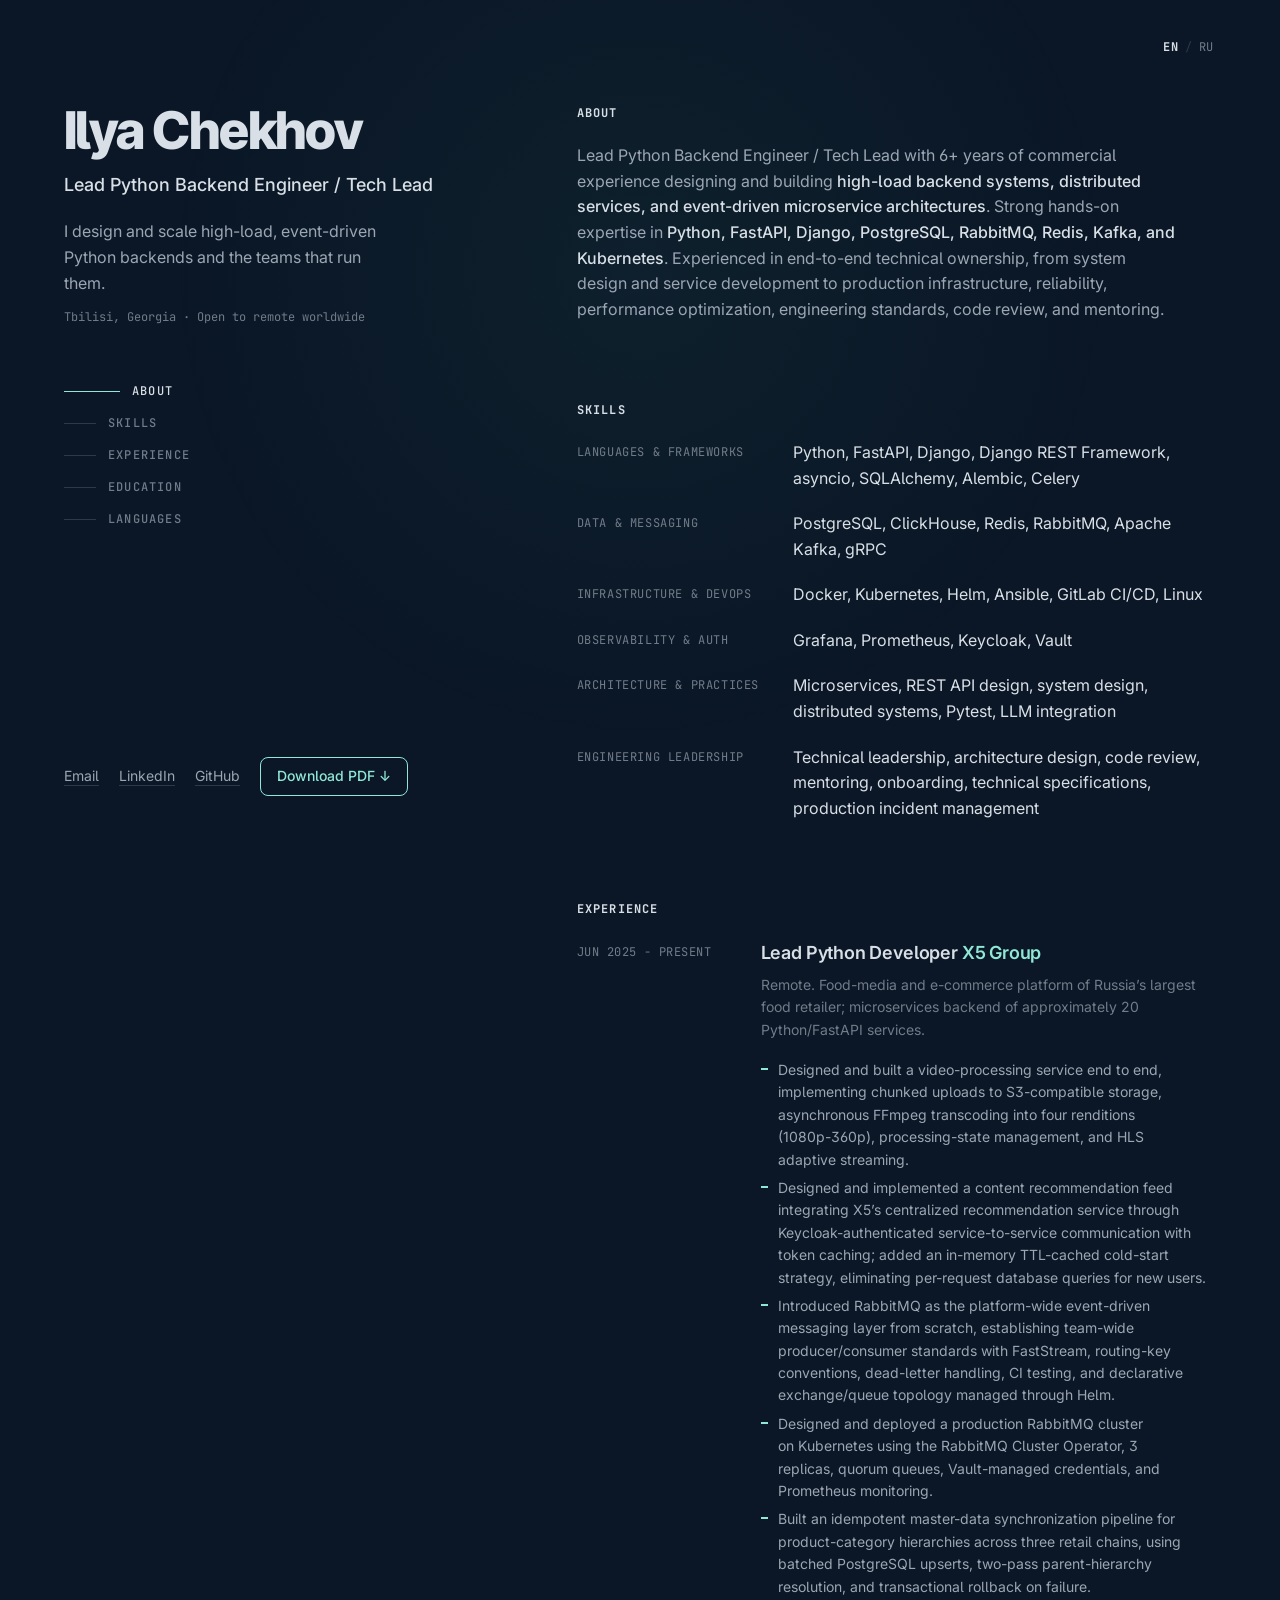
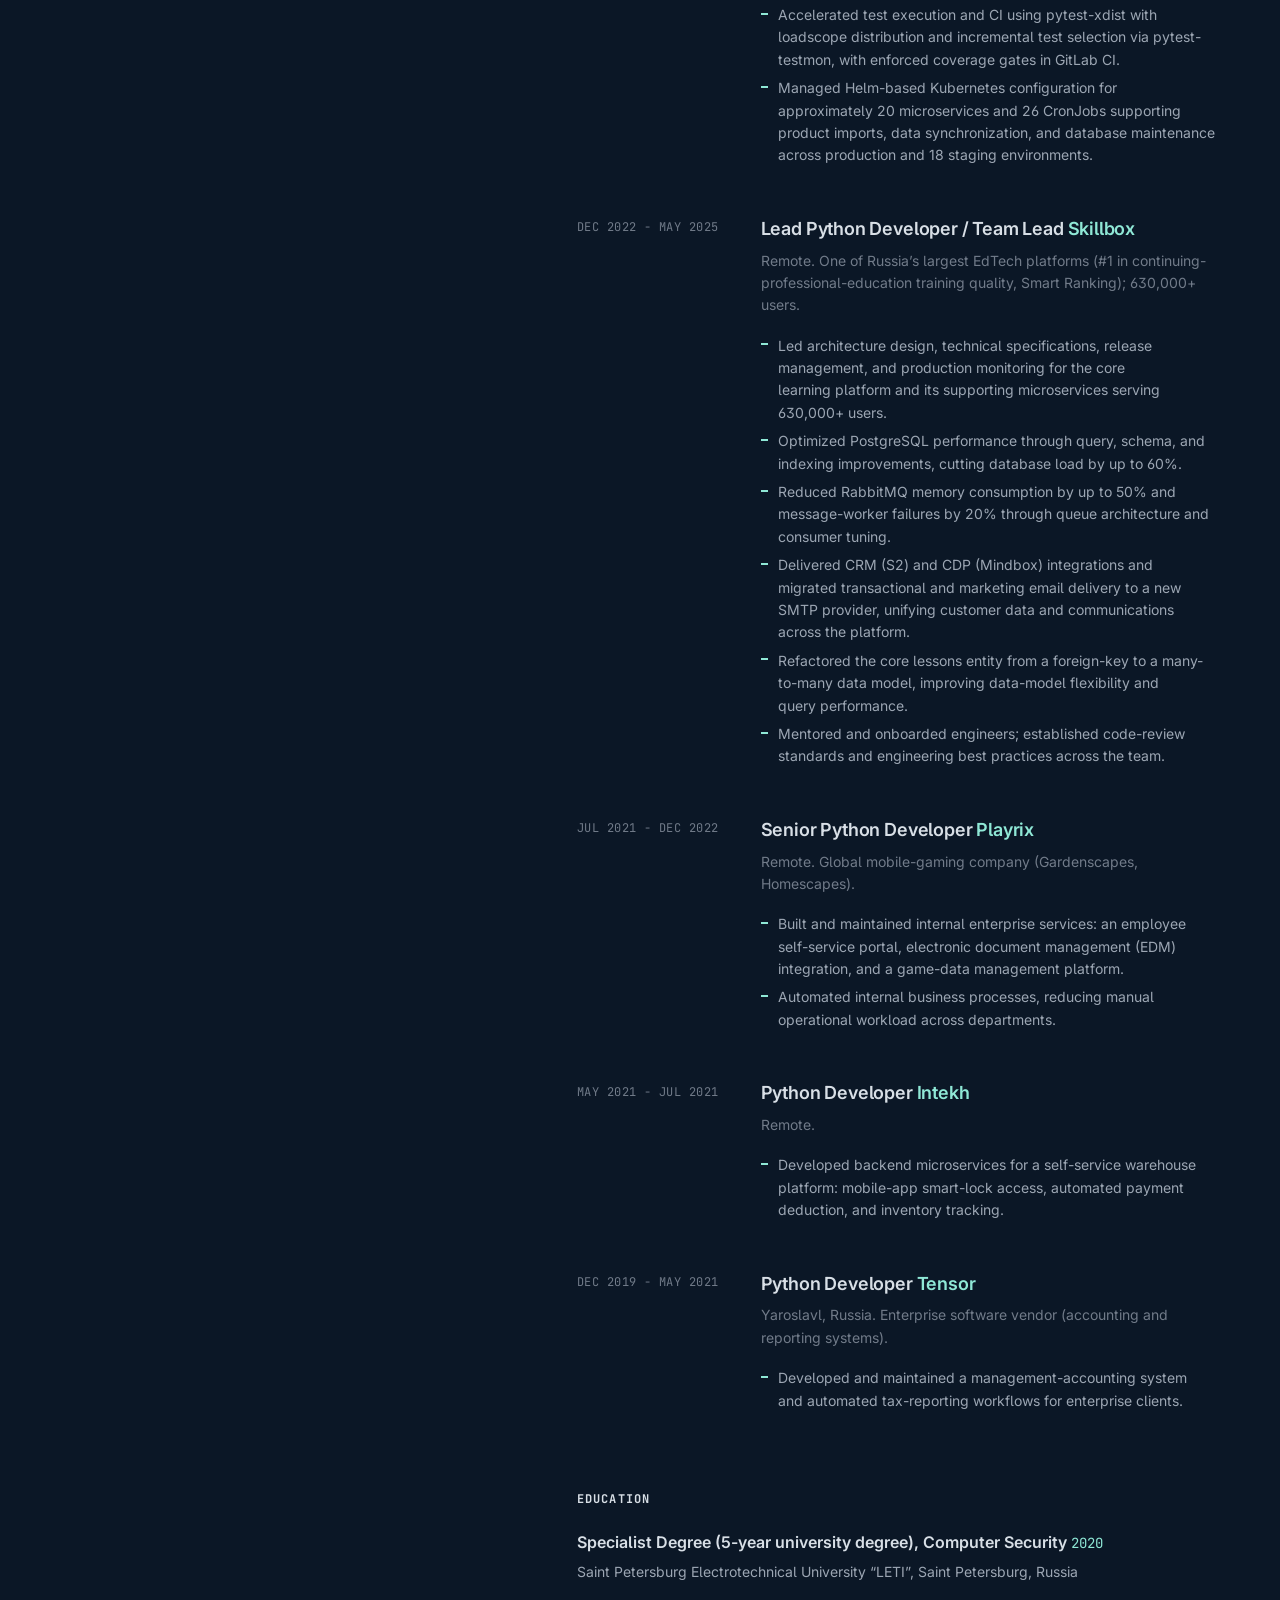
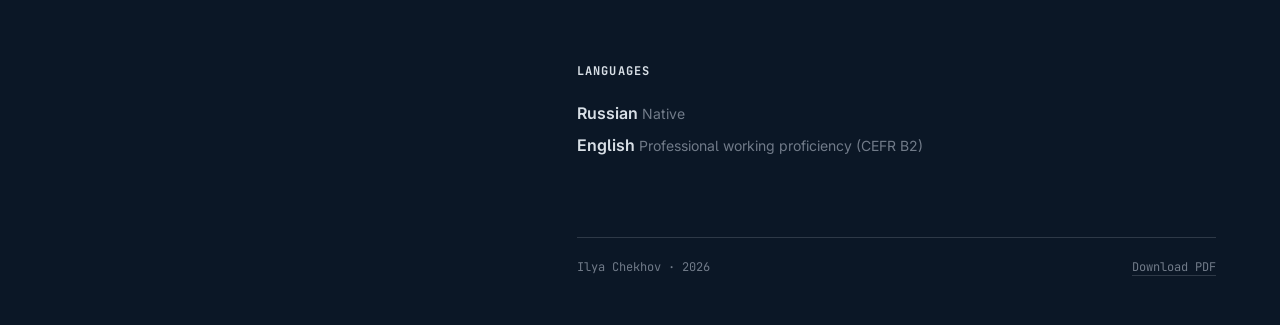
==== commit d4414ada: "refactor: drop per-job technology tag pills The PDF resume lists technologies once in the Skills sec" ====
--- a/index.html
+++ b/index.html
@@ -104,16 +104,6 @@
                 <li>Accelerated test execution and CI using pytest-xdist with loadscope distribution and incremental test selection via pytest-testmon, with enforced coverage gates in GitLab CI.</li>
                 <li>Managed Helm-based Kubernetes configuration for approximately 20 microservices and 26 CronJobs supporting product imports, data synchronization, and database maintenance across production and 18 staging environments.</li>
               </ul>
-              <ul class="tags" aria-label="Key technologies">
-                <li>FastAPI</li>
-                <li>RabbitMQ</li>
-                <li>FastStream</li>
-                <li>Kubernetes</li>
-                <li>Helm</li>
-                <li>PostgreSQL</li>
-                <li>Prometheus</li>
-                <li>Vault</li>
-              </ul>
             </article>
 
             <article class="job">
@@ -127,12 +117,6 @@
                 <li>Delivered CRM (S2) and CDP (Mindbox) integrations and migrated transactional and marketing email delivery to a new SMTP provider, unifying customer data and communications across the platform.</li>
                 <li>Refactored the core lessons entity from a foreign-key to a many-to-many data model, improving data-model flexibility and query performance.</li>
                 <li>Mentored and onboarded engineers; established code-review standards and engineering best practices across the team.</li>
-              </ul>
-              <ul class="tags" aria-label="Key technologies">
-                <li>Django</li>
-                <li>DRF</li>
-                <li>PostgreSQL</li>
-                <li>RabbitMQ</li>
               </ul>
             </article>
 
--- a/styles.css
+++ b/styles.css
@@ -11,7 +11,6 @@
   --color-text-mid: oklch(72% 0.022 255);
   --color-muted: oklch(58% 0.025 255);
   --color-accent: oklch(87% 0.09 180);
-  --color-accent-tint: oklch(76% 0.11 180 / 0.1);
   --color-rule: oklch(34% 0.03 255);
 
   --font-sans: "Inter", "Helvetica Neue", Helvetica, Arial, sans-serif;
@@ -447,29 +446,6 @@
   background: var(--color-accent);
 }
 
-.job .tags {
-  list-style: none;
-  display: flex;
-  flex-wrap: wrap;
-  gap: var(--space-2xs);
-  margin-top: var(--space-xs);
-  max-width: 60ch;
-}
-
-.job .tags li {
-  padding: 0.2rem 0.7rem;
-  margin: 0;
-  border-radius: 999px;
-  background: var(--color-accent-tint);
-  color: var(--color-accent);
-  font-family: var(--font-mono);
-  font-size: var(--text-xs);
-}
-
-.job .tags li::before {
-  display: none;
-}
-
 /* Education / languages */
 .edu p,
 .langs p {
@@ -598,12 +574,6 @@
     color: #000;
   }
 
-  .job .tags li {
-    background: none;
-    border: 1px solid #999;
-    color: #333;
-  }
-
   .content section,
   .job {
     break-inside: avoid;
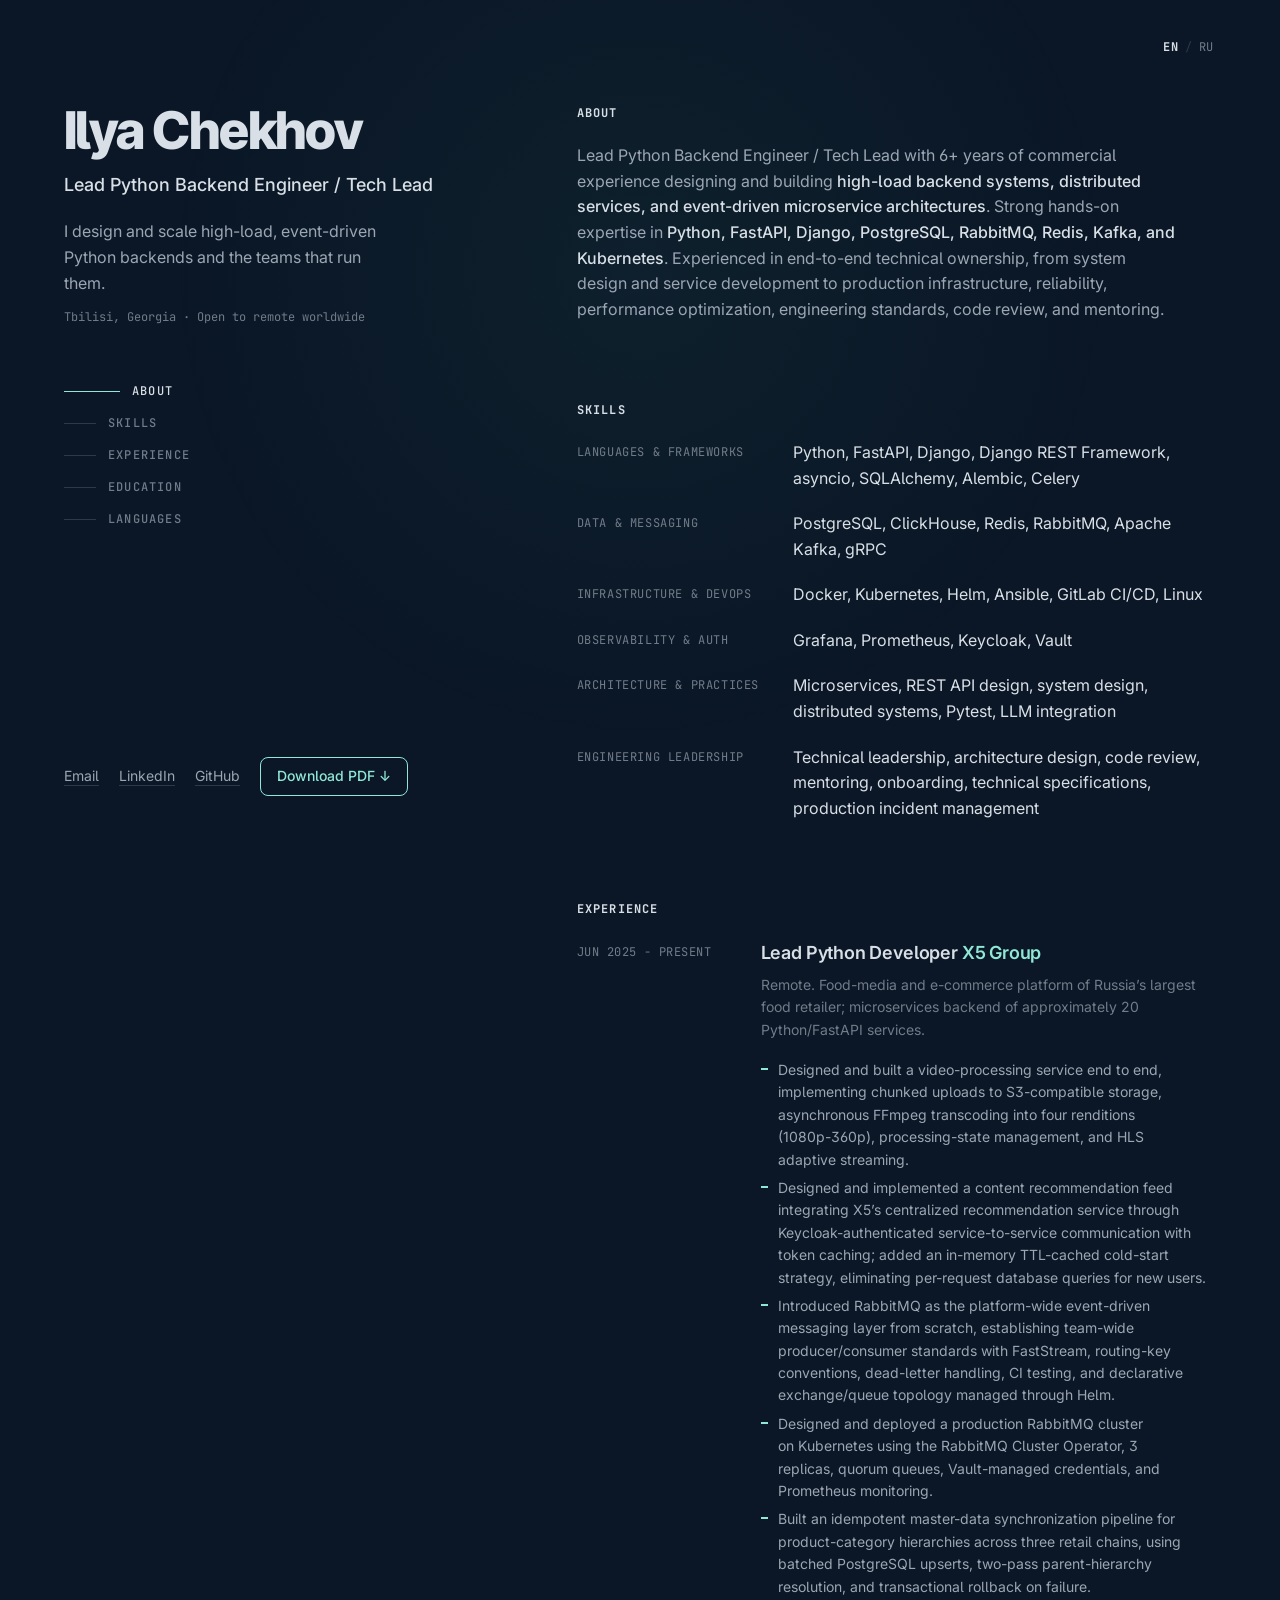
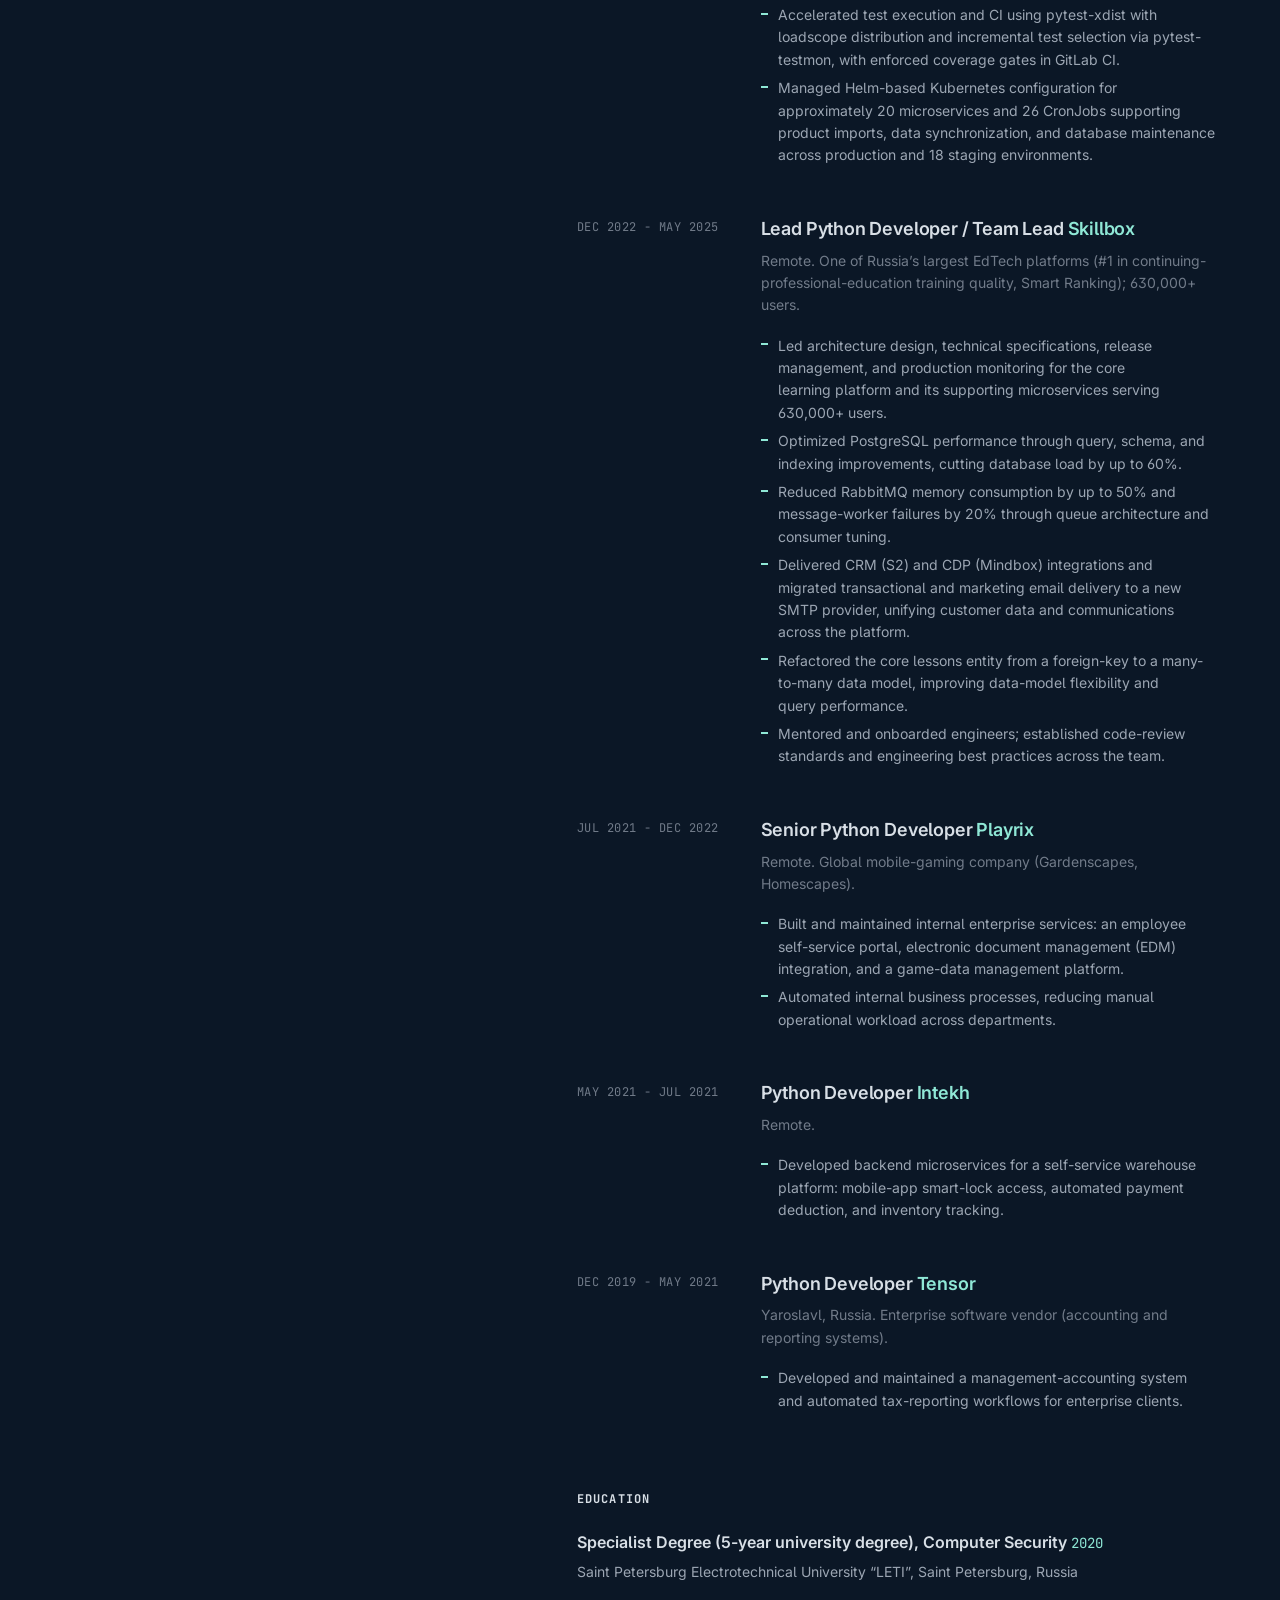
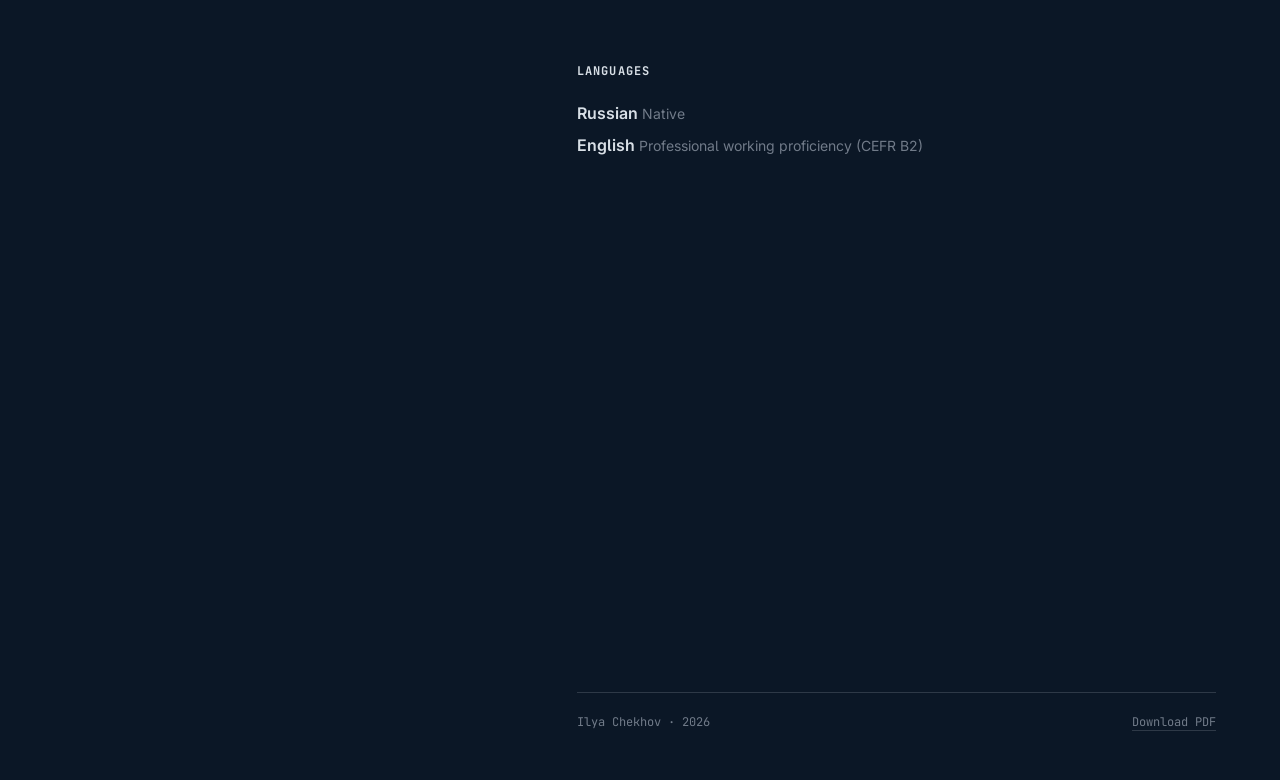
==== commit 8865ffcd: "fix: activate final resume sections on scroll" ====
--- a/index.html
+++ b/index.html
@@ -192,21 +192,37 @@
       }
 
       var links = document.querySelectorAll(".side-nav a");
-      if ("IntersectionObserver" in window && links.length) {
-        var map = {};
-        links.forEach(function (a) { map[a.hash.slice(1)] = a; });
-        var observer = new IntersectionObserver(function (entries) {
-          entries.forEach(function (entry) {
-            if (entry.isIntersecting) {
-              links.forEach(function (a) { a.classList.remove("active"); });
-              map[entry.target.id].classList.add("active");
-            }
-          });
-        }, { rootMargin: "-20% 0px -70% 0px" });
-        Object.keys(map).forEach(function (id) {
-          var el = document.getElementById(id);
-          if (el) observer.observe(el);
+      if (links.length) {
+        var sections = [];
+        links.forEach(function (a) {
+          var el = document.getElementById(a.hash.slice(1));
+          if (el) sections.push({ el: el, link: a });
         });
+        var setActive = function () {
+          var line = window.innerHeight * 0.3;
+          var current = sections[0];
+          sections.forEach(function (s) {
+            if (s.el.getBoundingClientRect().top <= line) current = s;
+          });
+          var atBottom = window.innerHeight + window.scrollY >=
+            document.documentElement.scrollHeight - 4;
+          if (atBottom) current = sections[sections.length - 1];
+          sections.forEach(function (s) {
+            s.link.classList.toggle("active", s === current);
+          });
+        };
+        var updatePending = false;
+        var scheduleUpdate = function () {
+          if (updatePending) return;
+          updatePending = true;
+          requestAnimationFrame(function () {
+            setActive();
+            updatePending = false;
+          });
+        };
+        addEventListener("scroll", scheduleUpdate, { passive: true });
+        addEventListener("resize", scheduleUpdate);
+        setActive();
       }
     })();
   </script>
--- a/styles.css
+++ b/styles.css
@@ -318,6 +318,14 @@
   scroll-margin-top: var(--space-lg);
 }
 
+/* Tail room so the last short sections can reach the scroll-spy line */
+@media screen and (min-width: 1024px) {
+  .content section:last-of-type {
+    min-height: 70vh;
+    margin-bottom: 0;
+  }
+}
+
 .content h2 {
   font-family: var(--font-mono);
   font-size: var(--text-xs);
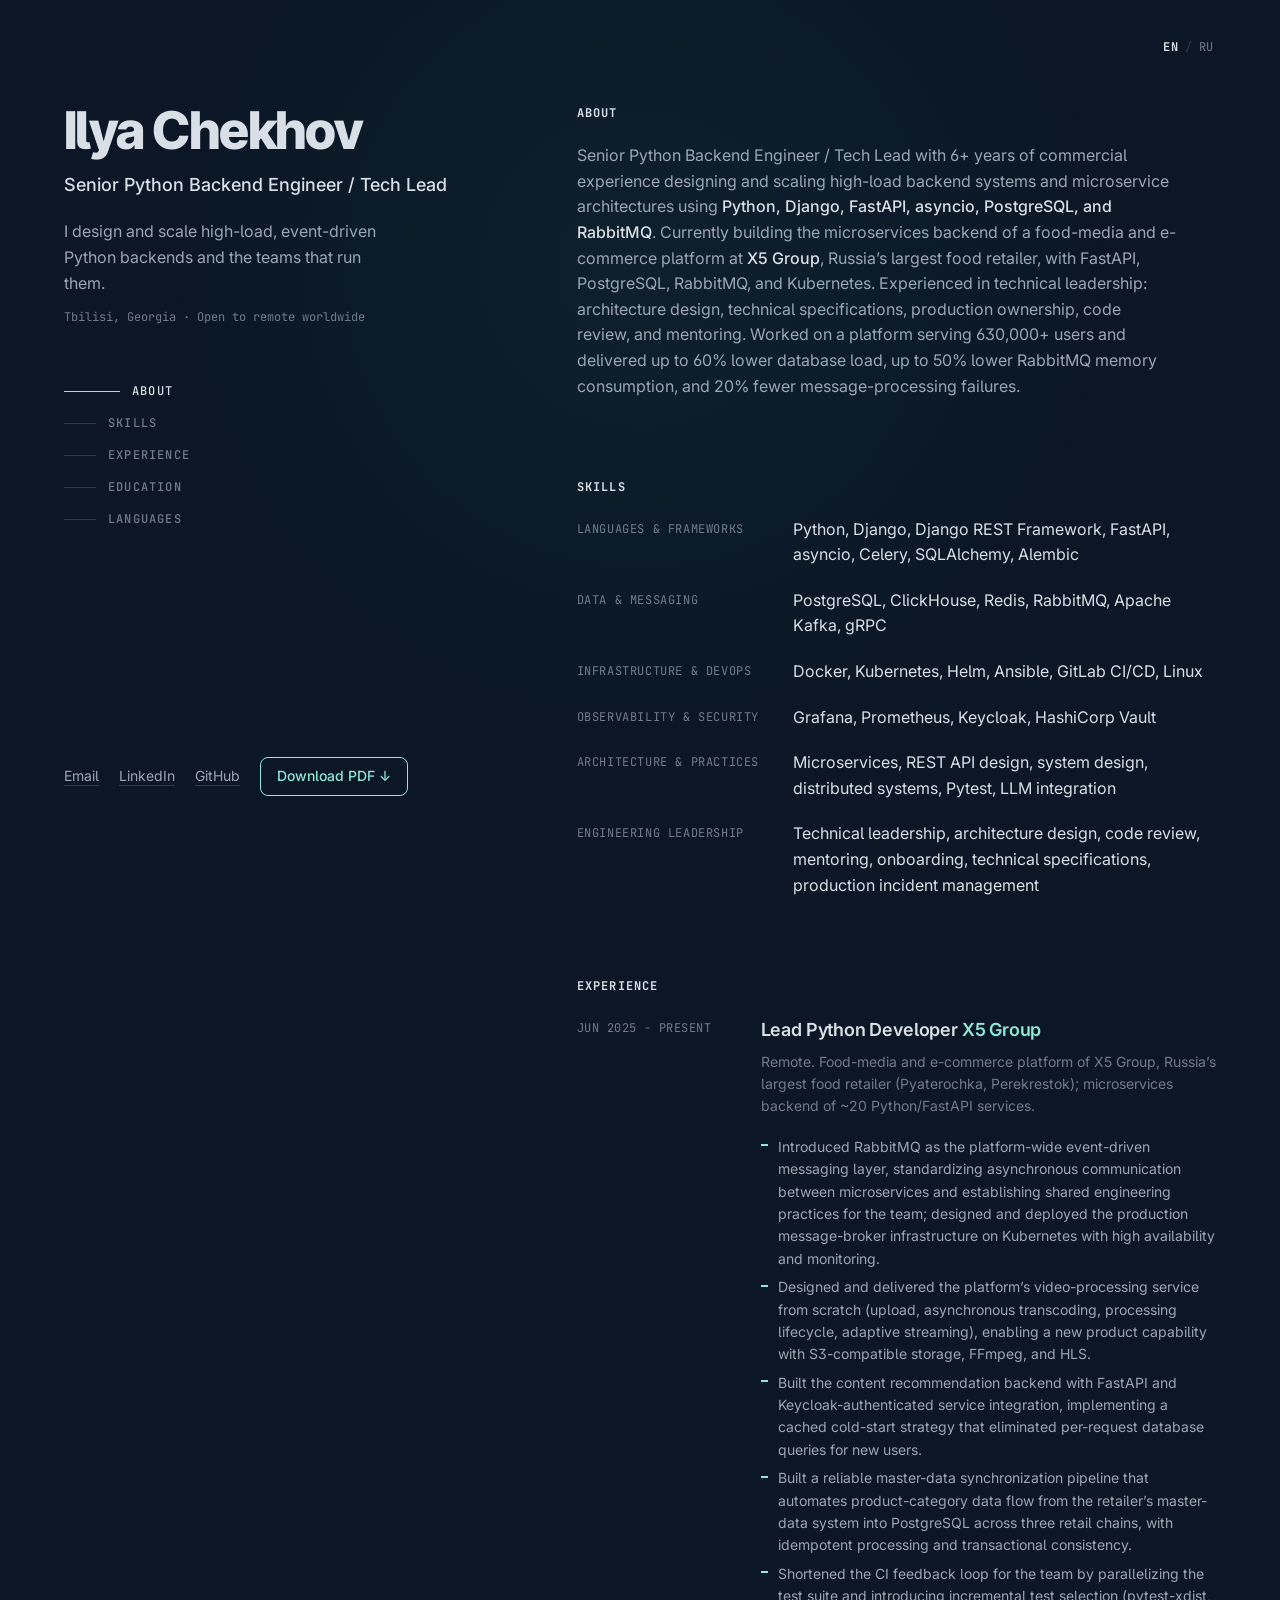
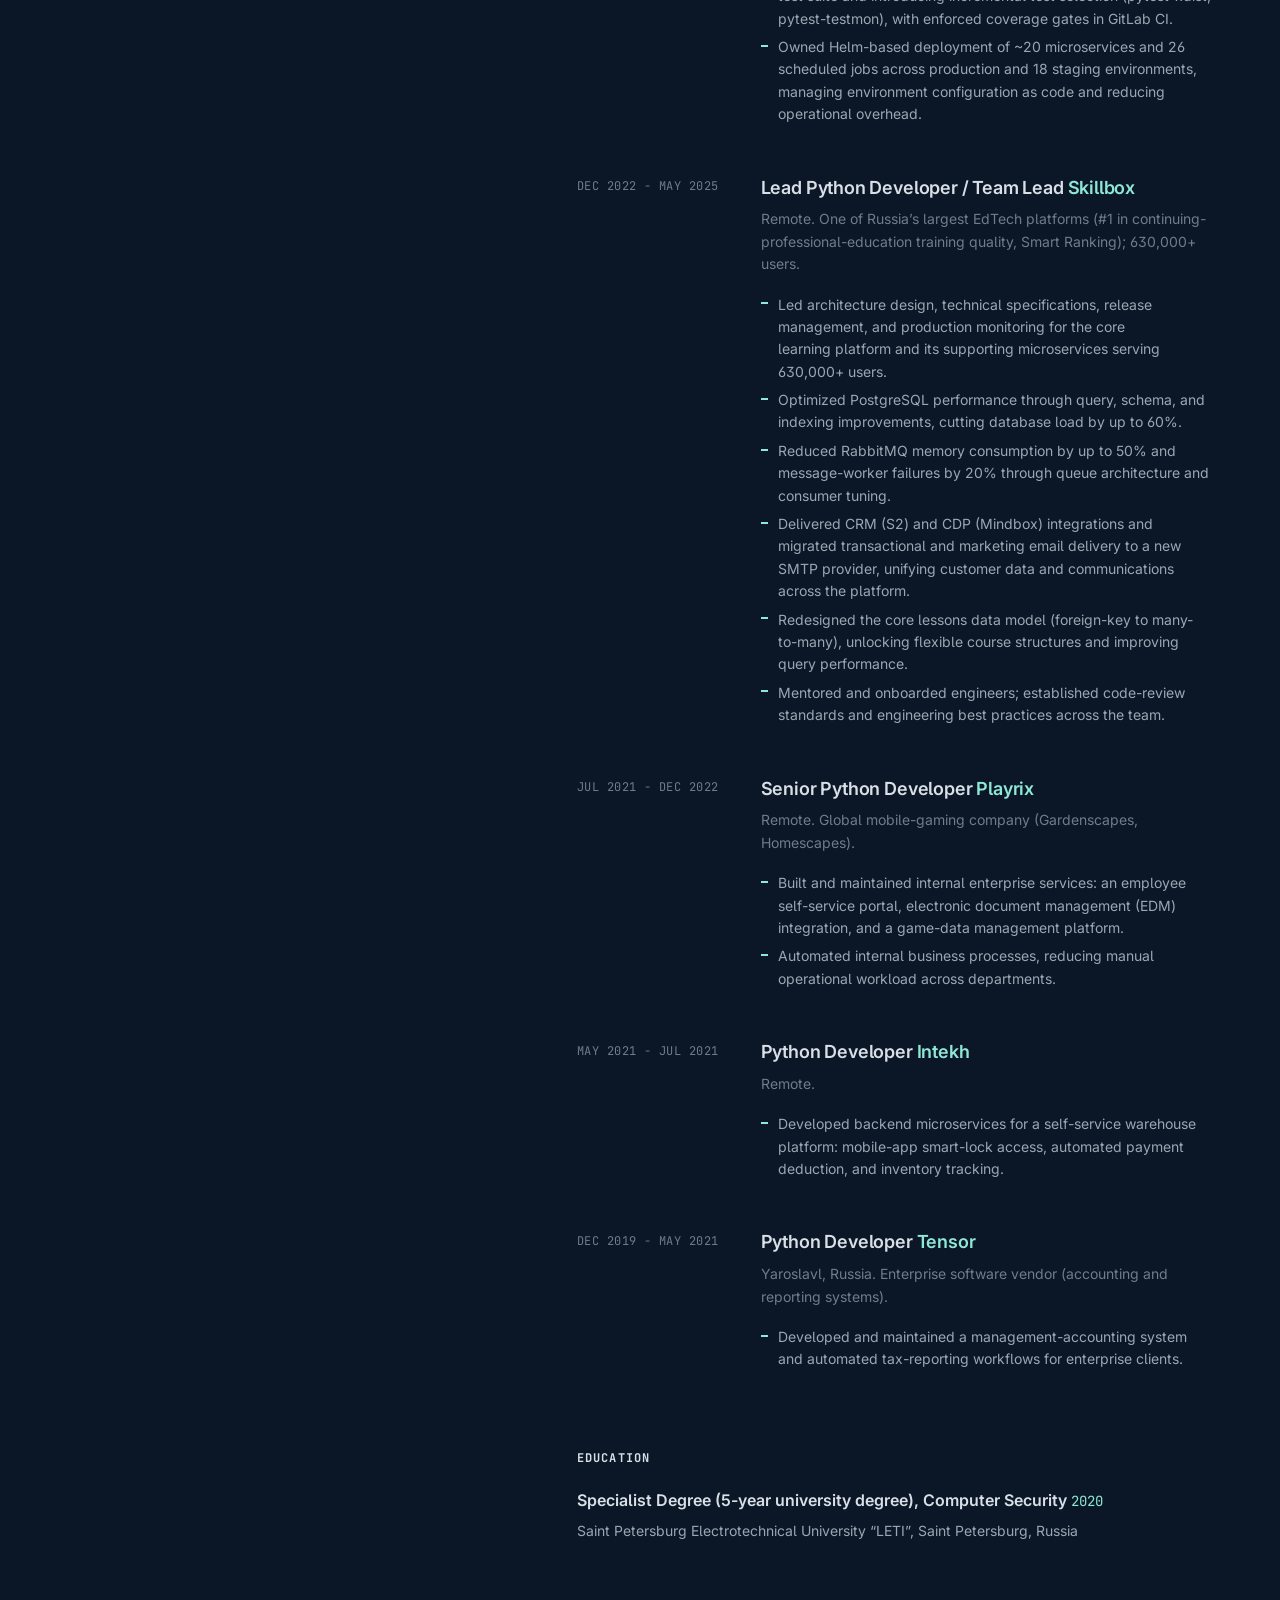
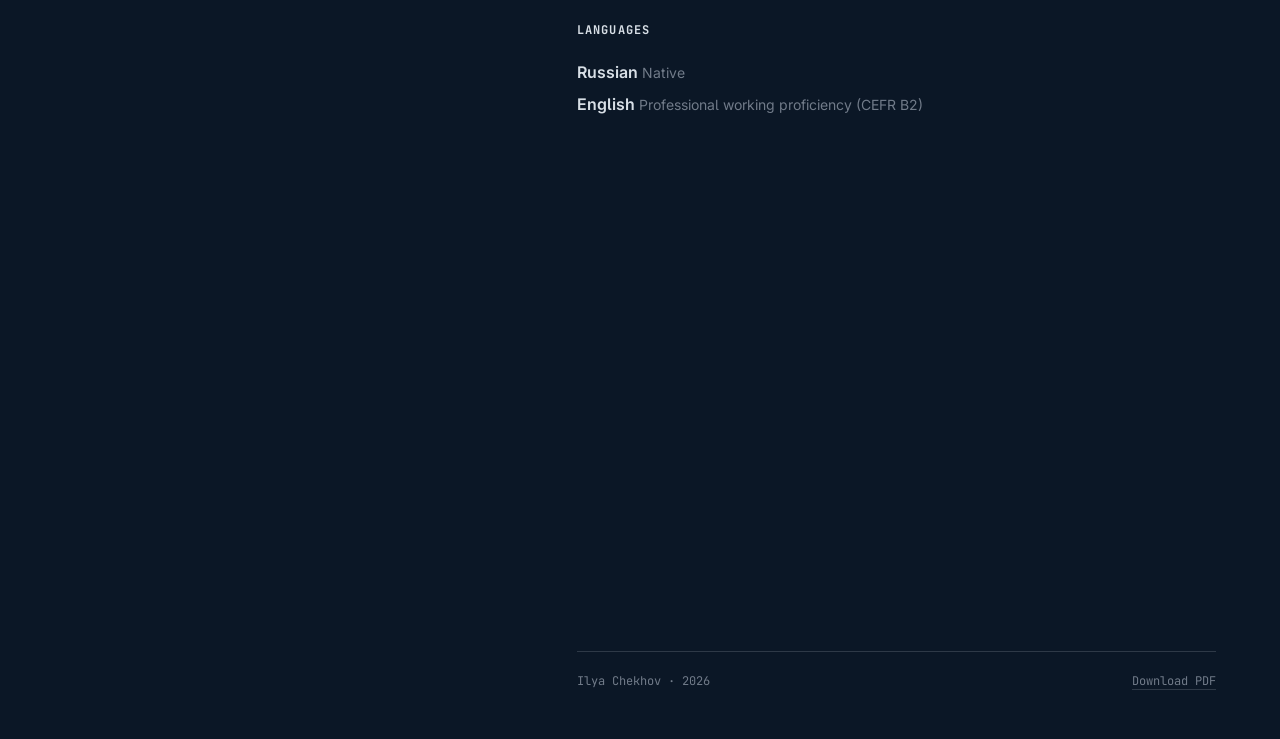
==== commit 102a0f00: "feat: sync site with reworked resume revision (Senior title) The PDF was rebuilt and reworked; sync " ====
--- a/index.html
+++ b/index.html
@@ -3,15 +3,15 @@
 <head>
   <meta charset="utf-8">
   <meta name="viewport" content="width=device-width, initial-scale=1">
-  <title>Ilya Chekhov - Lead Python Backend Engineer / Tech Lead</title>
-  <meta name="description" content="Lead Python Backend Engineer / Tech Lead with 6+ years of experience designing and building high-load backend systems, distributed services, and event-driven microservices: Python, FastAPI, Django, PostgreSQL, RabbitMQ, Redis, Kafka, Kubernetes. Open to fully remote roles worldwide.">
+  <title>Ilya Chekhov - Senior Python Backend Engineer / Tech Lead</title>
+  <meta name="description" content="Senior Python Backend Engineer / Tech Lead with 6+ years of experience scaling high-load backend systems and microservices: Python, Django, FastAPI, PostgreSQL, RabbitMQ, Kubernetes. Open to fully remote roles worldwide.">
   <meta name="theme-color" content="#101828">
   <link rel="canonical" href="https://grudil.github.io/">
   <link rel="alternate" hreflang="en" href="https://grudil.github.io/">
   <link rel="alternate" hreflang="ru" href="https://grudil.github.io/ru.html">
   <link rel="alternate" hreflang="x-default" href="https://grudil.github.io/">
   <meta property="og:type" content="profile">
-  <meta property="og:title" content="Ilya Chekhov - Lead Python Backend Engineer / Tech Lead">
+  <meta property="og:title" content="Ilya Chekhov - Senior Python Backend Engineer / Tech Lead">
   <meta property="og:description" content="6+ years designing and scaling backend systems, microservices, and event-driven platforms. Open to fully remote roles worldwide.">
   <meta property="og:url" content="https://grudil.github.io/">
   <meta property="og:image" content="https://grudil.github.io/assets/og-image.png">
@@ -33,7 +33,7 @@
       <header class="side">
         <div>
           <h1>Ilya Chekhov</h1>
-          <p class="role">Lead Python Backend Engineer / Tech Lead</p>
+          <p class="role">Senior Python Backend Engineer / Tech Lead</p>
           <p class="tagline">I design and scale high-load, event-driven Python backends and the teams that run them.</p>
           <p class="where">Tbilisi, Georgia · Open to remote worldwide</p>
           <nav class="side-nav" aria-label="Sections">
@@ -55,7 +55,7 @@
       <main id="main-content" class="content">
         <section id="about" aria-labelledby="about-h">
           <h2 id="about-h">About</h2>
-          <p class="lead">Lead Python Backend Engineer / Tech Lead with 6+ years of commercial experience designing and building <strong>high-load backend systems, distributed services, and event-driven microservice architectures</strong>. Strong hands-on expertise in <strong>Python, FastAPI, Django, PostgreSQL, RabbitMQ, Redis, Kafka, and Kubernetes</strong>. Experienced in end-to-end technical ownership, from system design and service development to production infrastructure, reliability, performance optimization, engineering standards, code review, and mentoring.</p>
+          <p class="lead">Senior Python Backend Engineer / Tech Lead with 6+ years of commercial experience designing and scaling high-load backend systems and microservice architectures using <strong>Python, Django, FastAPI, asyncio, PostgreSQL, and RabbitMQ</strong>. Currently building the microservices backend of a food-media and e-commerce platform at <strong>X5 Group</strong>, Russia’s largest food retailer, with FastAPI, PostgreSQL, RabbitMQ, and Kubernetes. Experienced in technical leadership: architecture design, technical specifications, production ownership, code review, and mentoring. Worked on a platform serving 630,000+ users and delivered up to 60% lower database load, up to 50% lower RabbitMQ memory consumption, and 20% fewer message-processing failures.</p>
         </section>
 
         <section id="skills" aria-labelledby="skills-h">
@@ -63,7 +63,7 @@
           <dl class="skills">
             <div>
               <dt>Languages &amp; Frameworks</dt>
-              <dd>Python, FastAPI, Django, Django REST Framework, asyncio, SQLAlchemy, Alembic, Celery</dd>
+              <dd>Python, Django, Django REST Framework, FastAPI, asyncio, Celery, SQLAlchemy, Alembic</dd>
             </div>
             <div>
               <dt>Data &amp; Messaging</dt>
@@ -74,8 +74,8 @@
               <dd>Docker, Kubernetes, Helm, Ansible, GitLab CI/CD, Linux</dd>
             </div>
             <div>
-              <dt>Observability &amp; Auth</dt>
-              <dd>Grafana, Prometheus, Keycloak, Vault</dd>
+              <dt>Observability &amp; Security</dt>
+              <dd>Grafana, Prometheus, Keycloak, HashiCorp Vault</dd>
             </div>
             <div>
               <dt>Architecture &amp; Practices</dt>
@@ -94,15 +94,14 @@
             <article class="job">
               <p class="job-meta">Jun 2025 - Present</p>
               <h3>Lead Python Developer <span class="company">X5 Group</span></h3>
-              <p class="job-note">Remote. Food-media and e-commerce platform of Russia’s largest food retailer; microservices backend of approximately 20 Python/FastAPI services.</p>
-              <ul>
-                <li>Designed and built a video-processing service end to end, implementing chunked uploads to S3-compatible storage, asynchronous FFmpeg transcoding into four renditions (1080p-360p), processing-state management, and HLS adaptive streaming.</li>
-                <li>Designed and implemented a content recommendation feed integrating X5’s centralized recommendation service through Keycloak-authenticated service-to-service communication with token caching; added an in-memory TTL-cached cold-start strategy, eliminating per-request database queries for new users.</li>
-                <li>Introduced RabbitMQ as the platform-wide event-driven messaging layer from scratch, establishing team-wide producer/consumer standards with FastStream, routing-key conventions, dead-letter handling, CI testing, and declarative exchange/queue topology managed through Helm.</li>
-                <li>Designed and deployed a production RabbitMQ cluster on Kubernetes using the RabbitMQ Cluster Operator, 3 replicas, quorum queues, Vault-managed credentials, and Prometheus monitoring.</li>
-                <li>Built an idempotent master-data synchronization pipeline for product-category hierarchies across three retail chains, using batched PostgreSQL upserts, two-pass parent-hierarchy resolution, and transactional rollback on failure.</li>
-                <li>Accelerated test execution and CI using pytest-xdist with loadscope distribution and incremental test selection via pytest-testmon, with enforced coverage gates in GitLab CI.</li>
-                <li>Managed Helm-based Kubernetes configuration for approximately 20 microservices and 26 CronJobs supporting product imports, data synchronization, and database maintenance across production and 18 staging environments.</li>
+              <p class="job-note">Remote. Food-media and e-commerce platform of X5 Group, Russia’s largest food retailer (Pyaterochka, Perekrestok); microservices backend of ~20 Python/FastAPI services.</p>
+              <ul>
+                <li>Introduced RabbitMQ as the platform-wide event-driven messaging layer, standardizing asynchronous communication between microservices and establishing shared engineering practices for the team; designed and deployed the production message-broker infrastructure on Kubernetes with high availability and monitoring.</li>
+                <li>Designed and delivered the platform’s video-processing service from scratch (upload, asynchronous transcoding, processing lifecycle, adaptive streaming), enabling a new product capability with S3-compatible storage, FFmpeg, and HLS.</li>
+                <li>Built the content recommendation backend with FastAPI and Keycloak-authenticated service integration, implementing a cached cold-start strategy that eliminated per-request database queries for new users.</li>
+                <li>Built a reliable master-data synchronization pipeline that automates product-category data flow from the retailer’s master-data system into PostgreSQL across three retail chains, with idempotent processing and transactional consistency.</li>
+                <li>Shortened the CI feedback loop for the team by parallelizing the test suite and introducing incremental test selection (pytest-xdist, pytest-testmon), with enforced coverage gates in GitLab CI.</li>
+                <li>Owned Helm-based deployment of ~20 microservices and 26 scheduled jobs across production and 18 staging environments, managing environment configuration as code and reducing operational overhead.</li>
               </ul>
             </article>
 
@@ -115,7 +114,7 @@
                 <li>Optimized PostgreSQL performance through query, schema, and indexing improvements, cutting database load by up to 60%.</li>
                 <li>Reduced RabbitMQ memory consumption by up to 50% and message-worker failures by 20% through queue architecture and consumer tuning.</li>
                 <li>Delivered CRM (S2) and CDP (Mindbox) integrations and migrated transactional and marketing email delivery to a new SMTP provider, unifying customer data and communications across the platform.</li>
-                <li>Refactored the core lessons entity from a foreign-key to a many-to-many data model, improving data-model flexibility and query performance.</li>
+                <li>Redesigned the core lessons data model (foreign-key to many-to-many), unlocking flexible course structures and improving query performance.</li>
                 <li>Mentored and onboarded engineers; established code-review standards and engineering best practices across the team.</li>
               </ul>
             </article>
